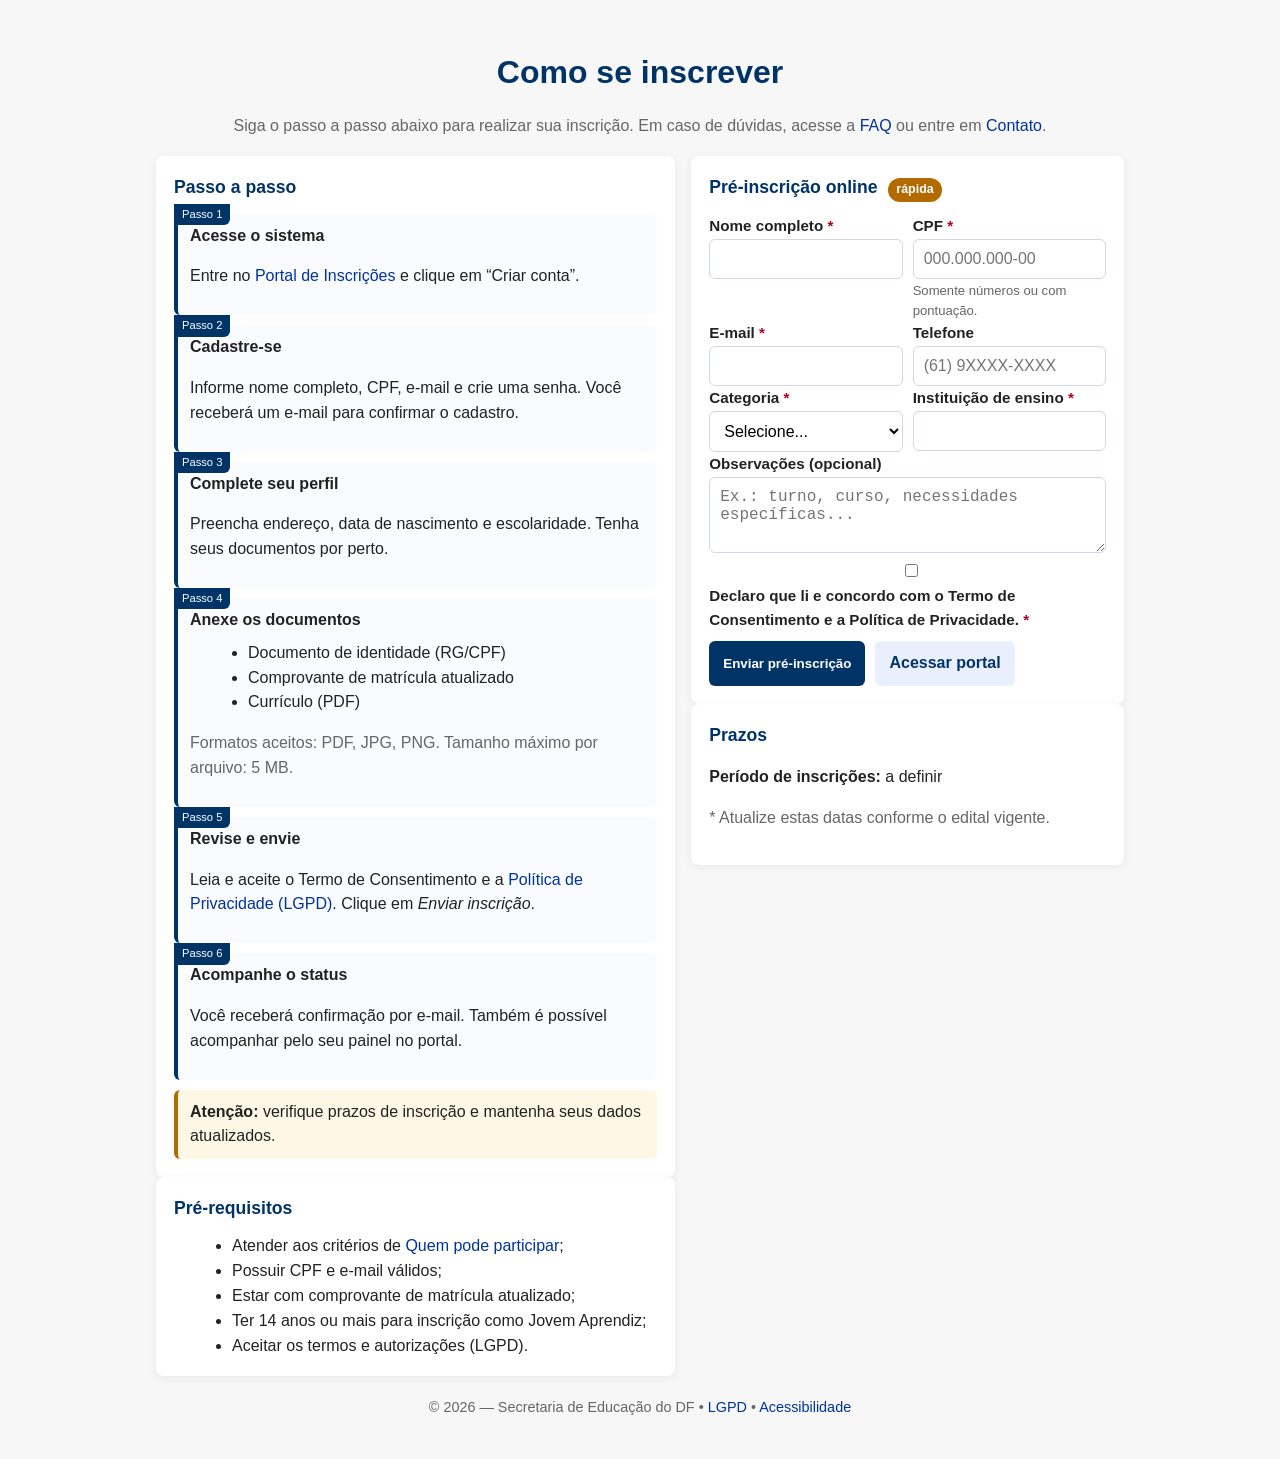
==== como-se-inscrever.html @ 4bc9d54f "Add files via upload Avancando o subsite de como se inscrever" ====
<!DOCTYPE html>
<html lang="pt-BR">
<head>
  <meta charset="UTF-8" />
  <meta name="viewport" content="width=device-width, initial-scale=1" />
  <title>Como se inscrever</title>
  <style>
    :root{
      --prim:#003366;      /* azul institucional */
      --link:#003399;
      --bg:#f7f7f7;
      --card:#ffffff;
      --txt:#222;
      --muted:#666;
      --ok:#0a7f2e;
      --warn:#b36b00;
      --err:#b00020;
      --radius:8px;
    }
    *{box-sizing:border-box}
    body{
      margin:0;
      font-family: Arial, Helvetica, sans-serif;
      background:var(--bg);
      color:var(--txt);
      line-height:1.55;
    }
    .container{
      max-width:1000px;
      margin:24px auto;
      padding:16px;
    }
    h1{
      text-align:center;
      color:var(--prim);
      margin:8px 0 16px;
      font-size:clamp(1.6rem, 2.5vw, 2rem);
    }
    .intro{
      text-align:center;
      color:var(--muted);
      margin-bottom:18px;
    }
    .grid{
      display:grid;
      grid-template-columns:1fr;
      gap:16px;
    }
    @media (min-width: 840px){
      .grid{
        grid-template-columns: 1.2fr 1fr;
      }
    }
    .card{
      background:var(--card);
      border-radius:var(--radius);
      box-shadow:0 2px 10px rgba(0,0,0,.06);
      padding:18px;
    }
    .card h2{
      margin:0 0 12px;
      color:var(--prim);
      font-size:1.1rem;
    }
    .steps{
      counter-reset: passo;
      display:grid;
      gap:10px;
    }
    .step{
      border-left:4px solid var(--prim);
      background:#f9fbff;
      padding:10px 12px;
      border-radius:6px;
      position:relative;
    }
    .step::before{
      counter-increment: passo;
      content: "Passo " counter(passo);
      position:absolute;
      top:-10px; left:-4px;
      background:var(--prim);
      color:#fff;
      font-size:.7rem;
      padding:2px 8px;
      border-radius:0 0 6px 0;
    }
    .list{
      margin:8px 0 0 18px;
    }
    a{
      color:var(--link);
      text-decoration:none;
    }
    a:hover{text-decoration:underline}
    .badge{
      display:inline-block;
      font-size:.78rem;
      color:#fff;
      background:var(--warn);
      padding:2px 8px;
      border-radius:999px;
      margin-left:6px;
    }
    .muted{color:var(--muted)}
    .actions{
      display:flex; flex-wrap:wrap; gap:10px; margin-top:10px;
    }
    .btn{
      appearance:none; border:0; cursor:pointer;
      background:var(--prim); color:#fff; padding:10px 14px;
      border-radius:6px; font-weight:bold;
    }
    .btn.sec{ background:#e9efff; color:var(--prim) }
    .alert{
      background:#fff7e6; border-left:4px solid var(--warn);
      padding:10px 12px; border-radius:6px; margin-top:10px;
    }
    form .row{display:grid; gap:10px; grid-template-columns:1fr}
    @media (min-width:520px){
      form .row.two{ grid-template-columns:1fr 1fr; }
    }
    label{font-weight:bold; font-size:.95rem}
    input, select, textarea{
      width:100%; padding:10px; border:1px solid #cfd6e4;
      border-radius:6px; font-size:1rem; background:#fff;
    }
    .help{font-size:.82rem; color:var(--muted); margin-top:2px}
    .required::after{content:" *"; color:var(--err)}
    .error{color:var(--err); font-size:.85rem; margin-top:6px; display:none}
    .ok{color:var(--ok); font-size:.9rem; display:none}
    footer{
      text-align:center; color:var(--muted); font-size:.9rem; margin-top:20px;
    }
  </style>
</head>
<body>
  <main class="container" role="main">
    <h1>Como se inscrever</h1>
    <p class="intro">Siga o passo a passo abaixo para realizar sua inscrição. Em caso de dúvidas, acesse a <a href="#">FAQ</a> ou entre em <a href="#">Contato</a>.</p>

    <section class="grid" aria-label="Conteúdo principal">
      <!-- Coluna esquerda: Passo a passo / Requisitos -->
      <div class="col">
        <article class="card" aria-labelledby="titulo-passo">
          <h2 id="titulo-passo">Passo a passo</h2>
          <div class="steps">
            <div class="step">
              <strong>Acesse o sistema</strong>
              <p>Entre no <a href="#">Portal de Inscrições</a> e clique em “Criar conta”.</p>
            </div>
            <div class="step">
              <strong>Cadastre-se</strong>
              <p>Informe nome completo, CPF, e‑mail e crie uma senha. Você receberá um e‑mail para confirmar o cadastro.</p>
            </div>
            <div class="step">
              <strong>Complete seu perfil</strong>
              <p>Preencha endereço, data de nascimento e escolaridade. Tenha seus documentos por perto.</p>
            </div>
            <div class="step">
              <strong>Anexe os documentos</strong>
              <ul class="list">
                <li>Documento de identidade (RG/CPF)</li>
                <li>Comprovante de matrícula atualizado</li>
                <li>Currículo (PDF)</li>
              </ul>
              <p class="muted">Formatos aceitos: PDF, JPG, PNG. Tamanho máximo por arquivo: 5 MB.</p>
            </div>
            <div class="step">
              <strong>Revise e envie</strong>
              <p>Leia e aceite o Termo de Consentimento e a <a href="#">Política de Privacidade (LGPD)</a>. Clique em <em>Enviar inscrição</em>.</p>
            </div>
            <div class="step">
              <strong>Acompanhe o status</strong>
              <p>Você receberá confirmação por e‑mail. Também é possível acompanhar pelo seu painel no portal.</p>
            </div>
          </div>
          <div class="alert" role="note">
            <strong>Atenção:</strong> verifique prazos de inscrição e mantenha seus dados atualizados.
          </div>
        </article>

        <article class="card" aria-labelledby="titulo-requisitos">
          <h2 id="titulo-requisitos">Pré‑requisitos</h2>
          <ul class="list">
            <li>Atender aos critérios de <a href="#">Quem pode participar</a>;</li>
            <li>Possuir CPF e e‑mail válidos;</li>
            <li>Estar com comprovante de matrícula atualizado;</li>
            <li>Ter 14 anos ou mais para inscrição como Jovem Aprendiz;</li>
            <li>Aceitar os termos e autorizações (LGPD).</li>
          </ul>
        </article>
      </div>

      <!-- Coluna direita: Formulário de interesse -->
      <aside class="col">
        <section class="card" aria-labelledby="titulo-form">
          <h2 id="titulo-form">Pré-inscrição online <span class="badge">rápida</span></h2>
          <form id="formInscricao" novalidate>
            <div class="row two">
              <div>
                <label for="nome" class="required">Nome completo</label>
                <input type="text" id="nome" name="nome" autocomplete="name" required />
              </div>
              <div>
                <label for="cpf" class="required">CPF</label>
                <input type="text" id="cpf" name="cpf" inputmode="numeric" placeholder="000.000.000-00" required />
                <div class="help">Somente números ou com pontuação.</div>
              </div>
            </div>

            <div class="row two">
              <div>
                <label for="email" class="required">E-mail</label>
                <input type="email" id="email" name="email" autocomplete="email" required />
              </div>
              <div>
                <label for="telefone">Telefone</label>
                <input type="tel" id="telefone" name="telefone" placeholder="(61) 9XXXX-XXXX" autocomplete="tel" />
              </div>
            </div>

            <div class="row two">
              <div>
                <label for="categoria" class="required">Categoria</label>
                <select id="categoria" name="categoria" required>
                  <option value="">Selecione...</option>
                  <option>Estudante de graduação</option>
                  <option>Estudante de ensino médio</option>
                  <option>Jovem aprendiz</option>
                </select>
              </div>
              <div>
                <label for="instituicao" class="required">Instituição de ensino</label>
                <input type="text" id="instituicao" name="instituicao" required />
              </div>
            </div>

            <div class="row">
              <div>
                <label for="obs">Observações (opcional)</label>
                <textarea id="obs" name="obs" rows="3" placeholder="Ex.: turno, curso, necessidades específicas..."></textarea>
              </div>
            </div>

            <div class="row">
              <label class="required">
                <input type="checkbox" id="termo" required />
                Declaro que li e concordo com o Termo de Consentimento e a Política de Privacidade.
              </label>
            </div>

            <div class="error" id="erroForm">Por favor, preencha os campos obrigatórios corretamente.</div>
            <div class="ok" id="okForm">Pré-inscrição enviada com sucesso! Verifique seu e-mail.</div>

            <div class="actions">
              <button type="submit" class="btn">Enviar pré-inscrição</button>
              <a class="btn sec" href="#">Acessar portal</a>
            </div>
          </form>
        </section>

        <section class="card" aria-labelledby="titulo-prazos">
          <h2 id="titulo-prazos">Prazos</h2>
          <p><strong>Período de inscrições:</strong> a definir</p>
          <p class="muted">* Atualize estas datas conforme o edital vigente.</p>
        </section>
      </aside>
    </section>

    <footer>
      © 2026 — Secretaria de Educação do DF • <a href="#">LGPD</a> • <a href="#">Acessibilidade</a>
    </footer>
  </main>

  <script>
    // Validação leve do formulário (sem bibliotecas)
    (function(){
      const f = document.getElementById('formInscricao');
      const erro = document.getElementById('erroForm');
      const ok = document.getElementById('okForm');

      function limpa(str){ return (str||"").replace(/[^\d]/g,''); }

      function validaCPF(cpf){
        cpf = limpa(cpf);
        if(!cpf || cpf.length !== 11 || /^(\d)\1+$/.test(cpf)) return false;
        let soma = 0, resto;
        for(let i=1;i<=9;i++) soma += parseInt(cpf.substring(i-1,i))*(11-i);
        resto = (soma*10)%11; if(resto===10||resto===11) resto=0;
        if(resto !== parseInt(cpf.substring(9,10))) return false;
        soma=0;
        for(let i=1;i<=10;i++) soma += parseInt(cpf.substring(i-1,i))*(12-i);
        resto = (soma*10)%11; if(resto===10||resto===11) resto=0;
        return resto === parseInt(cpf.substring(10,11));
      }

      f.addEventListener('submit', function(e){
        e.preventDefault();
        erro.style.display='none';
        ok.style.display='none';

        const nome = f.nome.value.trim();
        const cpf = f.cpf.value.trim();
        const email = f.email.value.trim();
        const categoria = f.categoria.value;
        const instituicao = f.instituicao.value.trim();
        const termo = f.termo.checked;

        let valido = true;
        if(!nome || !email || !categoria || !instituicao || !termo) valido = false;
        if(!valido || !validaCPF(cpf)){
          erro.style.display='block';
          return;
        }

        // Aqui você pode integrar com seu backend via fetch()
        ok.style.display='block';
        f.reset();
      });
    })();
  </script>
</body>
</html>
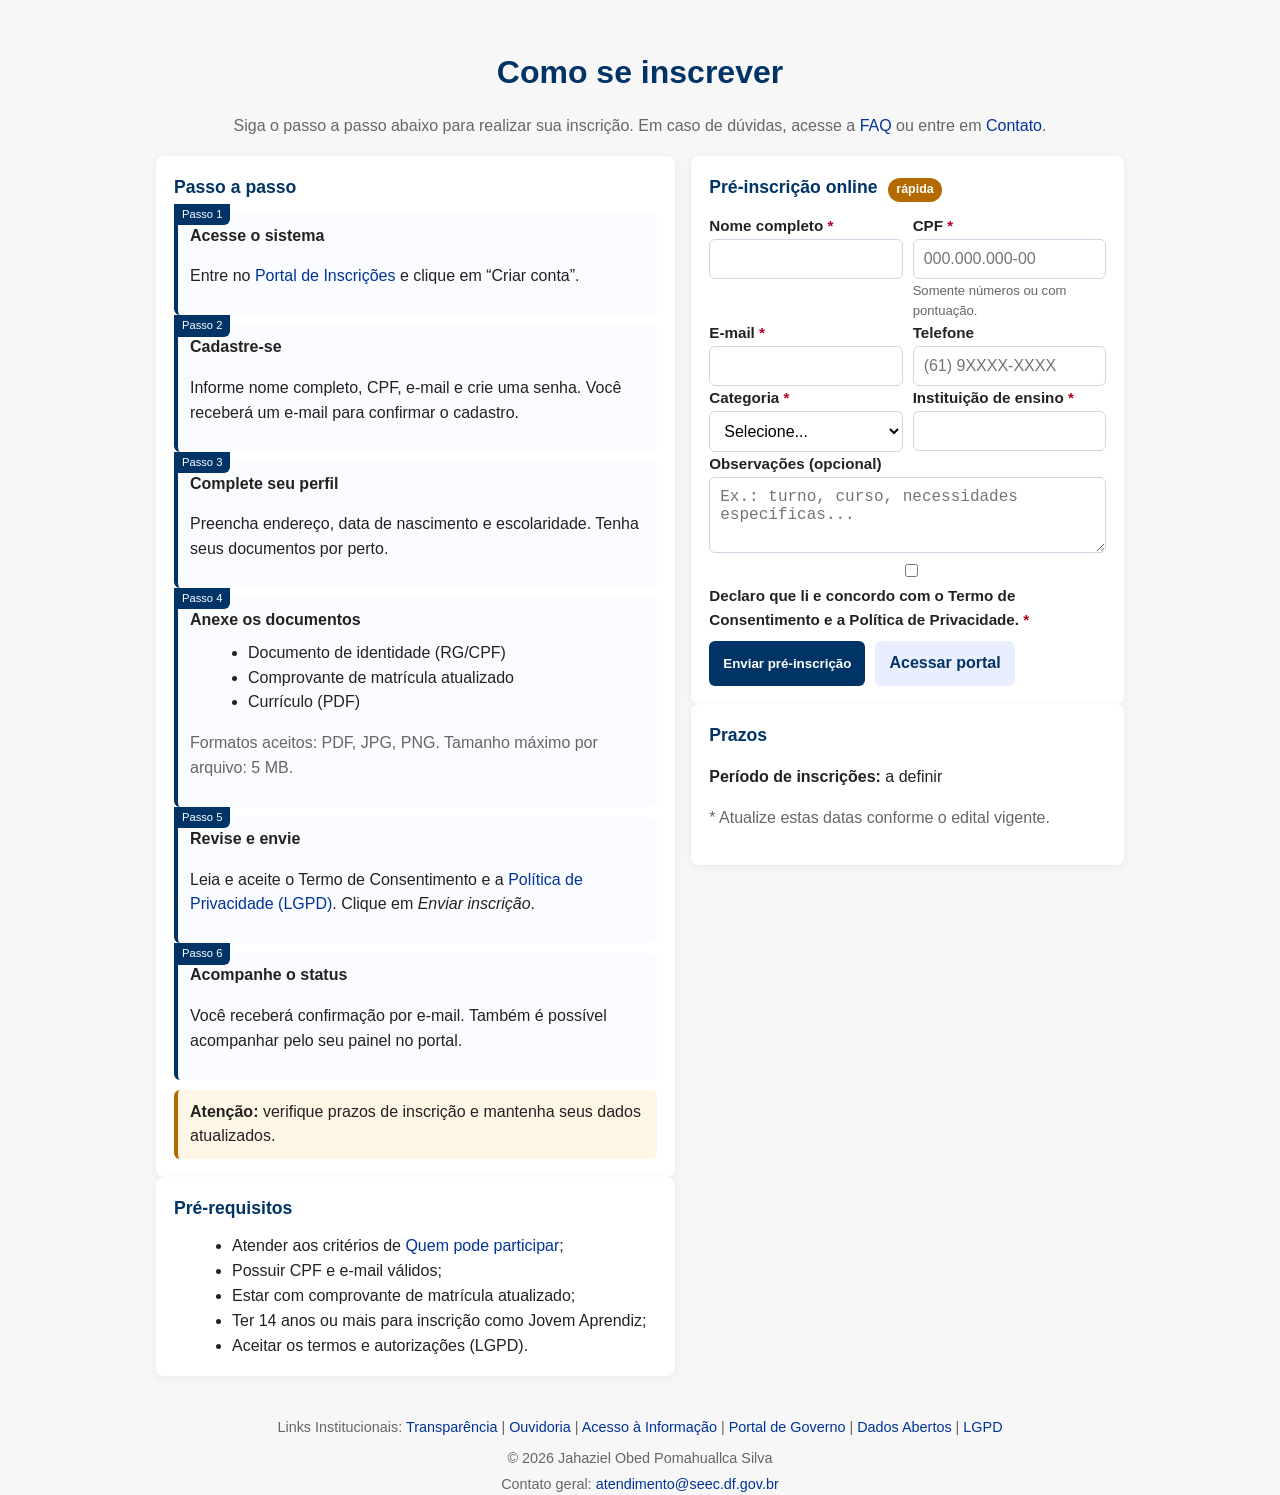
==== commit 270ecfcb: "Add files via upload Continuando a melhora dos códigos." ====
--- a/como-se-inscrever.html
+++ b/como-se-inscrever.html
@@ -1,324 +1,332 @@
-<!DOCTYPE html>
-<html lang="pt-BR">
-<head>
-  <meta charset="UTF-8" />
-  <meta name="viewport" content="width=device-width, initial-scale=1" />
-  <title>Como se inscrever</title>
-  <style>
-    :root{
-      --prim:#003366;      /* azul institucional */
-      --link:#003399;
-      --bg:#f7f7f7;
-      --card:#ffffff;
-      --txt:#222;
-      --muted:#666;
-      --ok:#0a7f2e;
-      --warn:#b36b00;
-      --err:#b00020;
-      --radius:8px;
-    }
-    *{box-sizing:border-box}
-    body{
-      margin:0;
-      font-family: Arial, Helvetica, sans-serif;
-      background:var(--bg);
-      color:var(--txt);
-      line-height:1.55;
-    }
-    .container{
-      max-width:1000px;
-      margin:24px auto;
-      padding:16px;
-    }
-    h1{
-      text-align:center;
-      color:var(--prim);
-      margin:8px 0 16px;
-      font-size:clamp(1.6rem, 2.5vw, 2rem);
-    }
-    .intro{
-      text-align:center;
-      color:var(--muted);
-      margin-bottom:18px;
-    }
-    .grid{
-      display:grid;
-      grid-template-columns:1fr;
-      gap:16px;
-    }
-    @media (min-width: 840px){
-      .grid{
-        grid-template-columns: 1.2fr 1fr;
-      }
-    }
-    .card{
-      background:var(--card);
-      border-radius:var(--radius);
-      box-shadow:0 2px 10px rgba(0,0,0,.06);
-      padding:18px;
-    }
-    .card h2{
-      margin:0 0 12px;
-      color:var(--prim);
-      font-size:1.1rem;
-    }
-    .steps{
-      counter-reset: passo;
-      display:grid;
-      gap:10px;
-    }
-    .step{
-      border-left:4px solid var(--prim);
-      background:#f9fbff;
-      padding:10px 12px;
-      border-radius:6px;
-      position:relative;
-    }
-    .step::before{
-      counter-increment: passo;
-      content: "Passo " counter(passo);
-      position:absolute;
-      top:-10px; left:-4px;
-      background:var(--prim);
-      color:#fff;
-      font-size:.7rem;
-      padding:2px 8px;
-      border-radius:0 0 6px 0;
-    }
-    .list{
-      margin:8px 0 0 18px;
-    }
-    a{
-      color:var(--link);
-      text-decoration:none;
-    }
-    a:hover{text-decoration:underline}
-    .badge{
-      display:inline-block;
-      font-size:.78rem;
-      color:#fff;
-      background:var(--warn);
-      padding:2px 8px;
-      border-radius:999px;
-      margin-left:6px;
-    }
-    .muted{color:var(--muted)}
-    .actions{
-      display:flex; flex-wrap:wrap; gap:10px; margin-top:10px;
-    }
-    .btn{
-      appearance:none; border:0; cursor:pointer;
-      background:var(--prim); color:#fff; padding:10px 14px;
-      border-radius:6px; font-weight:bold;
-    }
-    .btn.sec{ background:#e9efff; color:var(--prim) }
-    .alert{
-      background:#fff7e6; border-left:4px solid var(--warn);
-      padding:10px 12px; border-radius:6px; margin-top:10px;
-    }
-    form .row{display:grid; gap:10px; grid-template-columns:1fr}
-    @media (min-width:520px){
-      form .row.two{ grid-template-columns:1fr 1fr; }
-    }
-    label{font-weight:bold; font-size:.95rem}
-    input, select, textarea{
-      width:100%; padding:10px; border:1px solid #cfd6e4;
-      border-radius:6px; font-size:1rem; background:#fff;
-    }
-    .help{font-size:.82rem; color:var(--muted); margin-top:2px}
-    .required::after{content:" *"; color:var(--err)}
-    .error{color:var(--err); font-size:.85rem; margin-top:6px; display:none}
-    .ok{color:var(--ok); font-size:.9rem; display:none}
-    footer{
-      text-align:center; color:var(--muted); font-size:.9rem; margin-top:20px;
-    }
-  </style>
-</head>
-<body>
-  <main class="container" role="main">
-    <h1>Como se inscrever</h1>
-    <p class="intro">Siga o passo a passo abaixo para realizar sua inscrição. Em caso de dúvidas, acesse a <a href="#">FAQ</a> ou entre em <a href="#">Contato</a>.</p>
-
-    <section class="grid" aria-label="Conteúdo principal">
-      <!-- Coluna esquerda: Passo a passo / Requisitos -->
-      <div class="col">
-        <article class="card" aria-labelledby="titulo-passo">
-          <h2 id="titulo-passo">Passo a passo</h2>
-          <div class="steps">
-            <div class="step">
-              <strong>Acesse o sistema</strong>
-              <p>Entre no <a href="#">Portal de Inscrições</a> e clique em “Criar conta”.</p>
-            </div>
-            <div class="step">
-              <strong>Cadastre-se</strong>
-              <p>Informe nome completo, CPF, e‑mail e crie uma senha. Você receberá um e‑mail para confirmar o cadastro.</p>
-            </div>
-            <div class="step">
-              <strong>Complete seu perfil</strong>
-              <p>Preencha endereço, data de nascimento e escolaridade. Tenha seus documentos por perto.</p>
-            </div>
-            <div class="step">
-              <strong>Anexe os documentos</strong>
-              <ul class="list">
-                <li>Documento de identidade (RG/CPF)</li>
-                <li>Comprovante de matrícula atualizado</li>
-                <li>Currículo (PDF)</li>
-              </ul>
-              <p class="muted">Formatos aceitos: PDF, JPG, PNG. Tamanho máximo por arquivo: 5 MB.</p>
-            </div>
-            <div class="step">
-              <strong>Revise e envie</strong>
-              <p>Leia e aceite o Termo de Consentimento e a <a href="#">Política de Privacidade (LGPD)</a>. Clique em <em>Enviar inscrição</em>.</p>
-            </div>
-            <div class="step">
-              <strong>Acompanhe o status</strong>
-              <p>Você receberá confirmação por e‑mail. Também é possível acompanhar pelo seu painel no portal.</p>
-            </div>
-          </div>
-          <div class="alert" role="note">
-            <strong>Atenção:</strong> verifique prazos de inscrição e mantenha seus dados atualizados.
-          </div>
-        </article>
-
-        <article class="card" aria-labelledby="titulo-requisitos">
-          <h2 id="titulo-requisitos">Pré‑requisitos</h2>
-          <ul class="list">
-            <li>Atender aos critérios de <a href="#">Quem pode participar</a>;</li>
-            <li>Possuir CPF e e‑mail válidos;</li>
-            <li>Estar com comprovante de matrícula atualizado;</li>
-            <li>Ter 14 anos ou mais para inscrição como Jovem Aprendiz;</li>
-            <li>Aceitar os termos e autorizações (LGPD).</li>
-          </ul>
-        </article>
-      </div>
-
-      <!-- Coluna direita: Formulário de interesse -->
-      <aside class="col">
-        <section class="card" aria-labelledby="titulo-form">
-          <h2 id="titulo-form">Pré-inscrição online <span class="badge">rápida</span></h2>
-          <form id="formInscricao" novalidate>
-            <div class="row two">
-              <div>
-                <label for="nome" class="required">Nome completo</label>
-                <input type="text" id="nome" name="nome" autocomplete="name" required />
-              </div>
-              <div>
-                <label for="cpf" class="required">CPF</label>
-                <input type="text" id="cpf" name="cpf" inputmode="numeric" placeholder="000.000.000-00" required />
-                <div class="help">Somente números ou com pontuação.</div>
-              </div>
-            </div>
-
-            <div class="row two">
-              <div>
-                <label for="email" class="required">E-mail</label>
-                <input type="email" id="email" name="email" autocomplete="email" required />
-              </div>
-              <div>
-                <label for="telefone">Telefone</label>
-                <input type="tel" id="telefone" name="telefone" placeholder="(61) 9XXXX-XXXX" autocomplete="tel" />
-              </div>
-            </div>
-
-            <div class="row two">
-              <div>
-                <label for="categoria" class="required">Categoria</label>
-                <select id="categoria" name="categoria" required>
-                  <option value="">Selecione...</option>
-                  <option>Estudante de graduação</option>
-                  <option>Estudante de ensino médio</option>
-                  <option>Jovem aprendiz</option>
-                </select>
-              </div>
-              <div>
-                <label for="instituicao" class="required">Instituição de ensino</label>
-                <input type="text" id="instituicao" name="instituicao" required />
-              </div>
-            </div>
-
-            <div class="row">
-              <div>
-                <label for="obs">Observações (opcional)</label>
-                <textarea id="obs" name="obs" rows="3" placeholder="Ex.: turno, curso, necessidades específicas..."></textarea>
-              </div>
-            </div>
-
-            <div class="row">
-              <label class="required">
-                <input type="checkbox" id="termo" required />
-                Declaro que li e concordo com o Termo de Consentimento e a Política de Privacidade.
-              </label>
-            </div>
-
-            <div class="error" id="erroForm">Por favor, preencha os campos obrigatórios corretamente.</div>
-            <div class="ok" id="okForm">Pré-inscrição enviada com sucesso! Verifique seu e-mail.</div>
-
-            <div class="actions">
-              <button type="submit" class="btn">Enviar pré-inscrição</button>
-              <a class="btn sec" href="#">Acessar portal</a>
-            </div>
-          </form>
-        </section>
-
-        <section class="card" aria-labelledby="titulo-prazos">
-          <h2 id="titulo-prazos">Prazos</h2>
-          <p><strong>Período de inscrições:</strong> a definir</p>
-          <p class="muted">* Atualize estas datas conforme o edital vigente.</p>
-        </section>
-      </aside>
-    </section>
-
-    <footer>
-      © 2026 — Secretaria de Educação do DF • <a href="#">LGPD</a> • <a href="#">Acessibilidade</a>
-    </footer>
-  </main>
-
-  <script>
-    // Validação leve do formulário (sem bibliotecas)
-    (function(){
-      const f = document.getElementById('formInscricao');
-      const erro = document.getElementById('erroForm');
-      const ok = document.getElementById('okForm');
-
-      function limpa(str){ return (str||"").replace(/[^\d]/g,''); }
-
-      function validaCPF(cpf){
-        cpf = limpa(cpf);
-        if(!cpf || cpf.length !== 11 || /^(\d)\1+$/.test(cpf)) return false;
-        let soma = 0, resto;
-        for(let i=1;i<=9;i++) soma += parseInt(cpf.substring(i-1,i))*(11-i);
-        resto = (soma*10)%11; if(resto===10||resto===11) resto=0;
-        if(resto !== parseInt(cpf.substring(9,10))) return false;
-        soma=0;
-        for(let i=1;i<=10;i++) soma += parseInt(cpf.substring(i-1,i))*(12-i);
-        resto = (soma*10)%11; if(resto===10||resto===11) resto=0;
-        return resto === parseInt(cpf.substring(10,11));
-      }
-
-      f.addEventListener('submit', function(e){
-        e.preventDefault();
-        erro.style.display='none';
-        ok.style.display='none';
-
-        const nome = f.nome.value.trim();
-        const cpf = f.cpf.value.trim();
-        const email = f.email.value.trim();
-        const categoria = f.categoria.value;
-        const instituicao = f.instituicao.value.trim();
-        const termo = f.termo.checked;
-
-        let valido = true;
-        if(!nome || !email || !categoria || !instituicao || !termo) valido = false;
-        if(!valido || !validaCPF(cpf)){
-          erro.style.display='block';
-          return;
-        }
-
-        // Aqui você pode integrar com seu backend via fetch()
-        ok.style.display='block';
-        f.reset();
-      });
-    })();
-  </script>
-</body>
+<!DOCTYPE html>
+<html lang="pt-BR">
+<head>
+  <meta charset="UTF-8" />
+  <meta name="viewport" content="width=device-width, initial-scale=1" />
+  <title>Como se inscrever</title>
+  <style>
+    :root{
+      --prim:#003366;      /* azul institucional */
+      --link:#003399;
+      --bg:#f7f7f7;
+      --card:#ffffff;
+      --txt:#222;
+      --muted:#666;
+      --ok:#0a7f2e;
+      --warn:#b36b00;
+      --err:#b00020;
+      --radius:8px;
+    }
+    *{box-sizing:border-box}
+    body{
+      margin:0;
+      font-family: Arial, Helvetica, sans-serif;
+      background:var(--bg);
+      color:var(--txt);
+      line-height:1.55;
+    }
+    .container{
+      max-width:1000px;
+      margin:24px auto;
+      padding:16px;
+    }
+    h1{
+      text-align:center;
+      color:var(--prim);
+      margin:8px 0 16px;
+      font-size:clamp(1.6rem, 2.5vw, 2rem);
+    }
+    .intro{
+      text-align:center;
+      color:var(--muted);
+      margin-bottom:18px;
+    }
+    .grid{
+      display:grid;
+      grid-template-columns:1fr;
+      gap:16px;
+    }
+    @media (min-width: 840px){
+      .grid{
+        grid-template-columns: 1.2fr 1fr;
+      }
+    }
+    .card{
+      background:var(--card);
+      border-radius:var(--radius);
+      box-shadow:0 2px 10px rgba(0,0,0,.06);
+      padding:18px;
+    }
+    .card h2{
+      margin:0 0 12px;
+      color:var(--prim);
+      font-size:1.1rem;
+    }
+    .steps{
+      counter-reset: passo;
+      display:grid;
+      gap:10px;
+    }
+    .step{
+      border-left:4px solid var(--prim);
+      background:#f9fbff;
+      padding:10px 12px;
+      border-radius:6px;
+      position:relative;
+    }
+    .step::before{
+      counter-increment: passo;
+      content: "Passo " counter(passo);
+      position:absolute;
+      top:-10px; left:-4px;
+      background:var(--prim);
+      color:#fff;
+      font-size:.7rem;
+      padding:2px 8px;
+      border-radius:0 0 6px 0;
+    }
+    .list{
+      margin:8px 0 0 18px;
+    }
+    a{
+      color:var(--link);
+      text-decoration:none;
+    }
+    a:hover{text-decoration:underline}
+    .badge{
+      display:inline-block;
+      font-size:.78rem;
+      color:#fff;
+      background:var(--warn);
+      padding:2px 8px;
+      border-radius:999px;
+      margin-left:6px;
+    }
+    .muted{color:var(--muted)}
+    .actions{
+      display:flex; flex-wrap:wrap; gap:10px; margin-top:10px;
+    }
+    .btn{
+      appearance:none; border:0; cursor:pointer;
+      background:var(--prim); color:#fff; padding:10px 14px;
+      border-radius:6px; font-weight:bold;
+    }
+    .btn.sec{ background:#e9efff; color:var(--prim) }
+    .alert{
+      background:#fff7e6; border-left:4px solid var(--warn);
+      padding:10px 12px; border-radius:6px; margin-top:10px;
+    }
+    form .row{display:grid; gap:10px; grid-template-columns:1fr}
+    @media (min-width:520px){
+      form .row.two{ grid-template-columns:1fr 1fr; }
+    }
+    label{font-weight:bold; font-size:.95rem}
+    input, select, textarea{
+      width:100%; padding:10px; border:1px solid #cfd6e4;
+      border-radius:6px; font-size:1rem; background:#fff;
+    }
+    .help{font-size:.82rem; color:var(--muted); margin-top:2px}
+    .required::after{content:" *"; color:var(--err)}
+    .error{color:var(--err); font-size:.85rem; margin-top:6px; display:none}
+    .ok{color:var(--ok); font-size:.9rem; display:none}
+    footer{
+      text-align:center; color:var(--muted); font-size:.9rem; margin-top:20px;
+    }
+  </style>
+</head>
+<body>
+  <main class="container" role="main">
+    <h1>Como se inscrever</h1>
+    <p class="intro">Siga o passo a passo abaixo para realizar sua inscrição. Em caso de dúvidas, acesse a <a href="#">FAQ</a> ou entre em <a href="#">Contato</a>.</p>
+
+    <section class="grid" aria-label="Conteúdo principal">
+      <!-- Coluna esquerda: Passo a passo / Requisitos -->
+      <div class="col">
+        <article class="card" aria-labelledby="titulo-passo">
+          <h2 id="titulo-passo">Passo a passo</h2>
+          <div class="steps">
+            <div class="step">
+              <strong>Acesse o sistema</strong>
+              <p>Entre no <a href="#">Portal de Inscrições</a> e clique em “Criar conta”.</p>
+            </div>
+            <div class="step">
+              <strong>Cadastre-se</strong>
+              <p>Informe nome completo, CPF, e‑mail e crie uma senha. Você receberá um e‑mail para confirmar o cadastro.</p>
+            </div>
+            <div class="step">
+              <strong>Complete seu perfil</strong>
+              <p>Preencha endereço, data de nascimento e escolaridade. Tenha seus documentos por perto.</p>
+            </div>
+            <div class="step">
+              <strong>Anexe os documentos</strong>
+              <ul class="list">
+                <li>Documento de identidade (RG/CPF)</li>
+                <li>Comprovante de matrícula atualizado</li>
+                <li>Currículo (PDF)</li>
+              </ul>
+              <p class="muted">Formatos aceitos: PDF, JPG, PNG. Tamanho máximo por arquivo: 5 MB.</p>
+            </div>
+            <div class="step">
+              <strong>Revise e envie</strong>
+              <p>Leia e aceite o Termo de Consentimento e a <a href="#">Política de Privacidade (LGPD)</a>. Clique em <em>Enviar inscrição</em>.</p>
+            </div>
+            <div class="step">
+              <strong>Acompanhe o status</strong>
+              <p>Você receberá confirmação por e‑mail. Também é possível acompanhar pelo seu painel no portal.</p>
+            </div>
+          </div>
+          <div class="alert" role="note">
+            <strong>Atenção:</strong> verifique prazos de inscrição e mantenha seus dados atualizados.
+          </div>
+        </article>
+
+        <article class="card" aria-labelledby="titulo-requisitos">
+          <h2 id="titulo-requisitos">Pré‑requisitos</h2>
+          <ul class="list">
+            <li>Atender aos critérios de <a href="#">Quem pode participar</a>;</li>
+            <li>Possuir CPF e e‑mail válidos;</li>
+            <li>Estar com comprovante de matrícula atualizado;</li>
+            <li>Ter 14 anos ou mais para inscrição como Jovem Aprendiz;</li>
+            <li>Aceitar os termos e autorizações (LGPD).</li>
+          </ul>
+        </article>
+      </div>
+
+      <!-- Coluna direita: Formulário de interesse -->
+      <aside class="col">
+        <section class="card" aria-labelledby="titulo-form">
+          <h2 id="titulo-form">Pré-inscrição online <span class="badge">rápida</span></h2>
+          <form id="formInscricao" novalidate>
+            <div class="row two">
+              <div>
+                <label for="nome" class="required">Nome completo</label>
+                <input type="text" id="nome" name="nome" autocomplete="name" required />
+              </div>
+              <div>
+                <label for="cpf" class="required">CPF</label>
+                <input type="text" id="cpf" name="cpf" inputmode="numeric" placeholder="000.000.000-00" required />
+                <div class="help">Somente números ou com pontuação.</div>
+              </div>
+            </div>
+
+            <div class="row two">
+              <div>
+                <label for="email" class="required">E-mail</label>
+                <input type="email" id="email" name="email" autocomplete="email" required />
+              </div>
+              <div>
+                <label for="telefone">Telefone</label>
+                <input type="tel" id="telefone" name="telefone" placeholder="(61) 9XXXX-XXXX" autocomplete="tel" />
+              </div>
+            </div>
+
+            <div class="row two">
+              <div>
+                <label for="categoria" class="required">Categoria</label>
+                <select id="categoria" name="categoria" required>
+                  <option value="">Selecione...</option>
+                  <option>Estudante de graduação</option>
+                  <option>Estudante de ensino médio</option>
+                  <option>Jovem aprendiz</option>
+                </select>
+              </div>
+              <div>
+                <label for="instituicao" class="required">Instituição de ensino</label>
+                <input type="text" id="instituicao" name="instituicao" required />
+              </div>
+            </div>
+
+            <div class="row">
+              <div>
+                <label for="obs">Observações (opcional)</label>
+                <textarea id="obs" name="obs" rows="3" placeholder="Ex.: turno, curso, necessidades específicas..."></textarea>
+              </div>
+            </div>
+
+            <div class="row">
+              <label class="required">
+                <input type="checkbox" id="termo" required />
+                Declaro que li e concordo com o Termo de Consentimento e a Política de Privacidade.
+              </label>
+            </div>
+
+            <div class="error" id="erroForm">Por favor, preencha os campos obrigatórios corretamente.</div>
+            <div class="ok" id="okForm">Pré-inscrição enviada com sucesso! Verifique seu e-mail.</div>
+
+            <div class="actions">
+              <button type="submit" class="btn">Enviar pré-inscrição</button>
+              <a class="btn sec" href="#">Acessar portal</a>
+            </div>
+          </form>
+        </section>
+
+        <section class="card" aria-labelledby="titulo-prazos">
+          <h2 id="titulo-prazos">Prazos</h2>
+          <p><strong>Período de inscrições:</strong> a definir</p>
+          <p class="muted">* Atualize estas datas conforme o edital vigente.</p>
+        </section>
+      </aside>
+    </section>
+  </main>
+  <script>
+    // Validação leve do formulário (sem bibliotecas)
+    (function(){
+      const f = document.getElementById('formInscricao');
+      const erro = document.getElementById('erroForm');
+      const ok = document.getElementById('okForm');
+
+      function limpa(str){ return (str||"").replace(/[^\d]/g,''); }
+
+      function validaCPF(cpf){
+        cpf = limpa(cpf);
+        if(!cpf || cpf.length !== 11 || /^(\d)\1+$/.test(cpf)) return false;
+        let soma = 0, resto;
+        for(let i=1;i<=9;i++) soma += parseInt(cpf.substring(i-1,i))*(11-i);
+        resto = (soma*10)%11; if(resto===10||resto===11) resto=0;
+        if(resto !== parseInt(cpf.substring(9,10))) return false;
+        soma=0;
+        for(let i=1;i<=10;i++) soma += parseInt(cpf.substring(i-1,i))*(12-i);
+        resto = (soma*10)%11; if(resto===10||resto===11) resto=0;
+        return resto === parseInt(cpf.substring(10,11));
+      }
+
+      f.addEventListener('submit', function(e){
+        e.preventDefault();
+        erro.style.display='none';
+        ok.style.display='none';
+
+        const nome = f.nome.value.trim();
+        const cpf = f.cpf.value.trim();
+        const email = f.email.value.trim();
+        const categoria = f.categoria.value;
+        const instituicao = f.instituicao.value.trim();
+        const termo = f.termo.checked;
+
+        let valido = true;
+        if(!nome || !email || !categoria || !instituicao || !termo) valido = false;
+        if(!valido || !validaCPF(cpf)){
+          erro.style.display='block';
+          return;
+        }
+
+        // Aqui você pode integrar com seu backend via fetch()
+        ok.style.display='block';
+        f.reset();
+      });
+    })();
+  </script>
+  <footer role="contentinfo">
+    <div class="links">
+        Links Institucionais:
+        <a href="#">Transparência</a> |
+        <a href="#">Ouvidoria</a> |
+        <a href="#">Acesso à Informação</a> |
+        <a href="#">Portal de Governo</a> |
+        <a href="#">Dados Abertos</a> |
+        <a href="#">LGPD</a>
+    </div>
+    <p style="margin:8px 0 0 0;">© 2026 Jahaziel Obed Pomahuallca Silva</p>
+    <p style="margin:4px 0 0 0;">Contato geral: <a href="mailto:atendimento@seec.df.gov.br">atendimento@seec.df.gov.br</a></p>
+</footer>
+</body>
 </html>
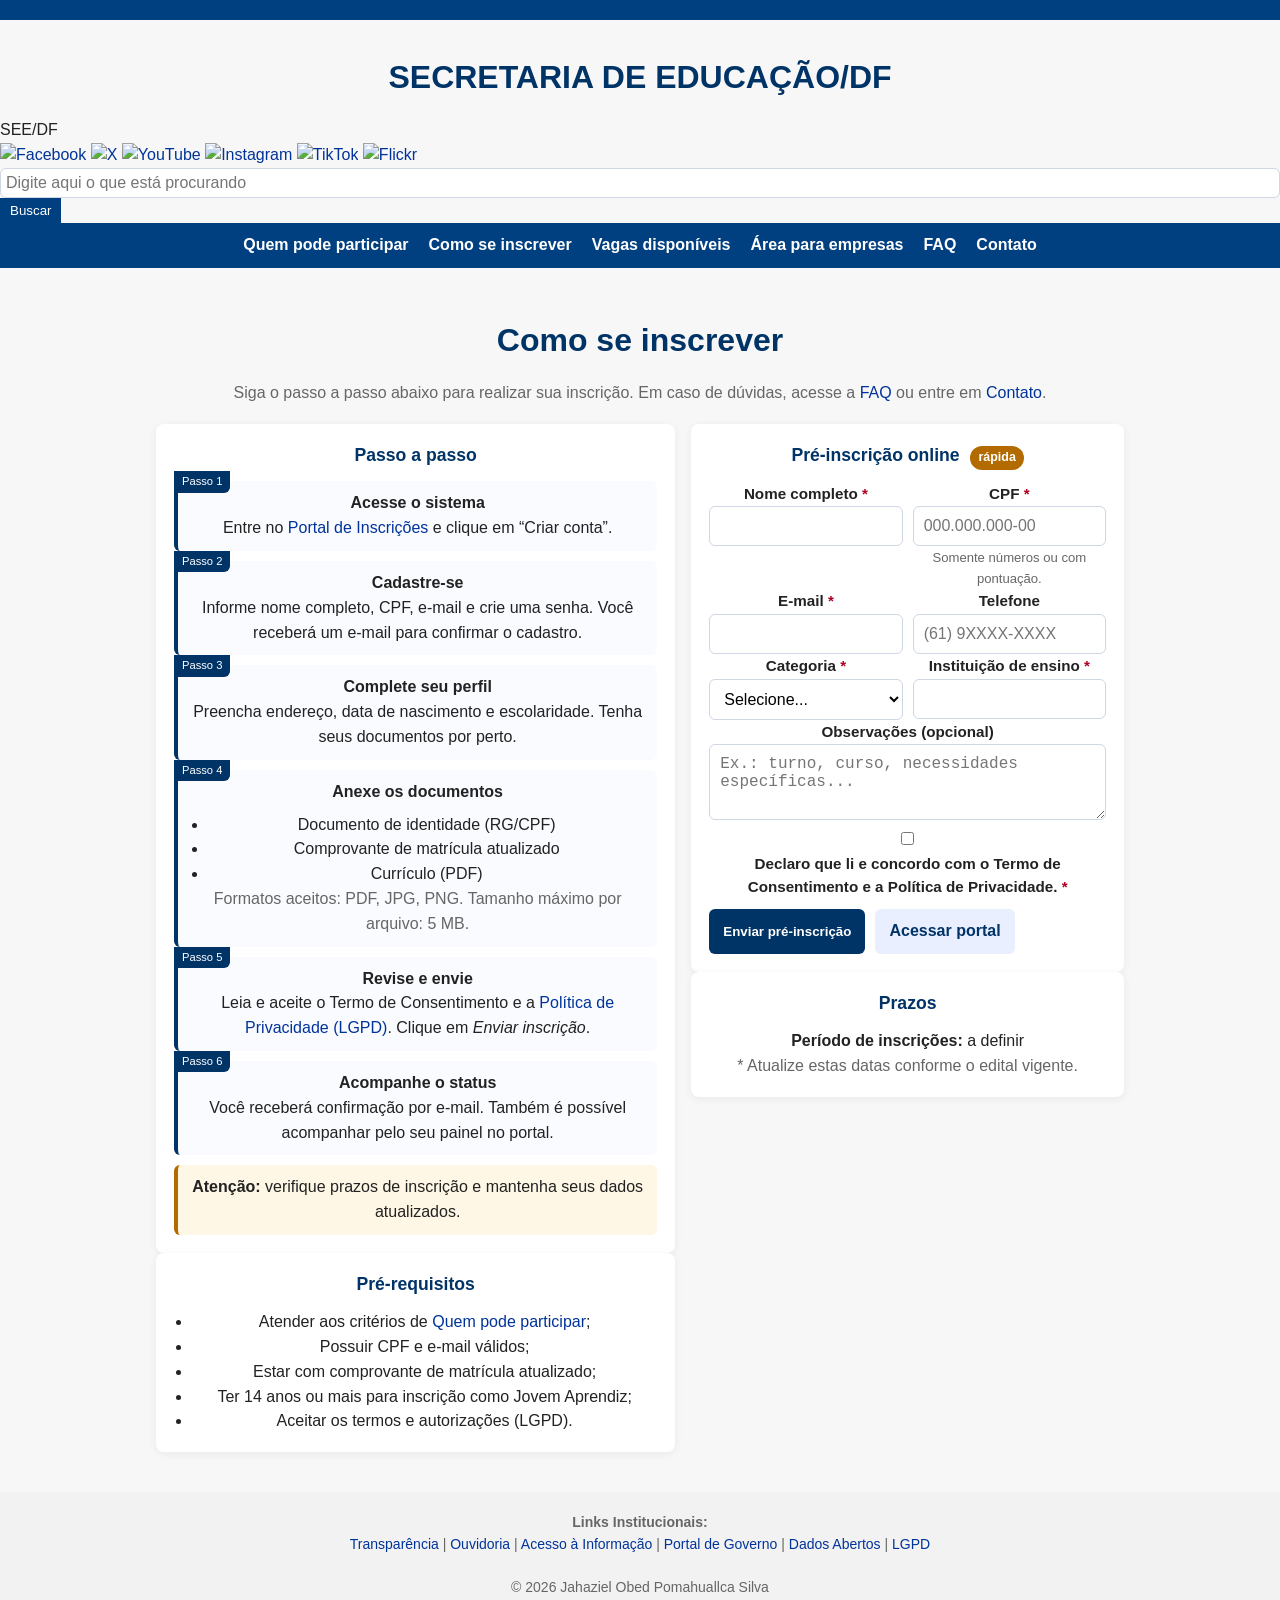
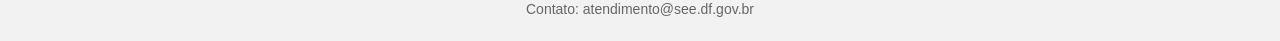
==== commit 7934a37c: "Add files via upload Carregando informação." ====
--- a/como-se-inscrever.html
+++ b/como-se-inscrever.html
@@ -4,6 +4,43 @@
   <meta charset="UTF-8" />
   <meta name="viewport" content="width=device-width, initial-scale=1" />
   <title>Como se inscrever</title>
+  <link rel="stylesheet" href="styles.css">
+  <body>
+    <!--Barra superior-->
+      <div class="top-bar"></div>
+  <!-- Cabeçalho principal -->
+  <header>
+    <div class="logo">
+      <title>imagens</title>
+      <img src="imagem/logo-gdf.png" alt=""> 
+      <class="title">
+          <h1>SECRETARIA DE EDUCAÇÃO/DF</h1>
+          <p>SEE/DF</p>
+      </div>
+      <div class="logo">
+          <a href="https://www.facebook.com/educadf/" target="_blank"><img src="imagem/logo-facebook.png" alt="Facebook">
+          <a href="https://x.com/educadf" target="_blank"><img src="imagem/logo-X.png" alt="X">
+          <a href="https://www.youtube.com/channel/UCbtXh3i-jkJ6vi-5nkzqukw" target="_blank"><img src="imagem/logo-youtube.png" alt="YouTube">
+          <a href="https://www.instagram.com/educadf/" target="_blank"><img src="imagem/logo-instagram.png" alt="Instagram">
+          <a href="https://www.tiktok.com/@educadf" target="_blank"><img src="imagem/logo-toktok.png" alt="TikTok">
+          <a href="https://www.flickr.com/photos/199955563@N07/albums/" target="_blank"><img src="imagem/logo-flickr.png" alt="Flickr"></a>
+      </div>
+      <div class="search">
+          <input type="text" placeholder="Digite aqui o que está procurando">
+          <button>Buscar</button>
+      </div>
+  </header>
+  <!--Menu principal-->
+  <nav class="main-menu">
+      <ul>
+          <li><a href="quem-pode-participar.html">Quem pode participar</a></li>
+          <li><a href="como-se-inscrever.html">Como se inscrever</a></li>
+          <li><a href="vagas.html">Vagas disponíveis</a></li>
+          <li><a href="empresas.html">Área para empresas</a></li>
+          <li><a href="faq.html">FAQ</a></li>
+          <li><a href="contato.html">Contato</a></li>
+      </ul>
+  </nav>    
   <style>
     :root{
       --prim:#003366;      /* azul institucional */
@@ -315,18 +352,21 @@
       });
     })();
   </script>
-  <footer role="contentinfo">
-    <div class="links">
-        Links Institucionais:
-        <a href="#">Transparência</a> |
-        <a href="#">Ouvidoria</a> |
-        <a href="#">Acesso à Informação</a> |
-        <a href="#">Portal de Governo</a> |
-        <a href="#">Dados Abertos</a> |
-        <a href="#">LGPD</a>
+  <!--Rodapé-->
+  <footer style="background-color:#f2f2f2; padding:20px; text-align:center; font-size:14px;">
+    <div>
+      <strong>Links Institucionais:</strong><br>
+      <a href="https://www.transparencia.df.gov.br" target="_blank">Transparência</a> |
+      <a href="https://www.ouvidoria.df.gov.br" target="_blank">Ouvidoria</a> |
+      <a href="https://www.acessoainformacao.gov.br" target="_blank">Acesso à Informação</a> |
+      <a href="https://www.portal.df.gov.br" target="_blank">Portal de Governo</a> |
+      <a href="https://www.dadosabertos.df.gov.br" target="_blank">Dados Abertos</a> |
+      <a href="https://www.lgpd.df.gov.br" target="_blank">LGPD</a>
     </div>
-    <p style="margin:8px 0 0 0;">© 2026 Jahaziel Obed Pomahuallca Silva</p>
-    <p style="margin:4px 0 0 0;">Contato geral: <a href="mailto:atendimento@seec.df.gov.br">atendimento@seec.df.gov.br</a></p>
+    <br>
+    <div>
+    <p>&copy; 2026 Jahaziel Obed Pomahuallca Silva</p>
+<p>Contato: atendimento@see.df.gov.br</p>
 </footer>
 </body>
 </html>
--- a/styles.css
+++ b/styles.css
@@ -0,0 +1,132 @@
+/* Reset básico */
+* {
+  margin: 0;
+  padding: 0;
+  box-sizing: border-box;
+}
+
+body {
+  font-family: Arial, sans-serif;
+  background-color: #f9f9f9;
+}
+
+/* Barra superior */
+.top-bar {
+  background-color: #004080;
+  padding: 10px;
+}
+
+.top-bar ul {
+  list-style: none;
+  display: flex;
+  flex-wrap: wrap;
+  justify-content: center;
+  gap: 15px;
+}
+
+.top-bar a {
+  color: white;
+  text-decoration: none;
+  font-size: 14px;
+}
+
+.top-bar a:hover {
+  text-decoration: underline;
+}
+
+/* Cabeçalho principal */
+.header-principal {
+  background-color: #004080;
+  color: white;
+  display: flex;
+  align-items: center;
+  justify-content: space-between;
+  padding: 20px;
+}
+
+.header-subsite {
+  background-color: #e6f0ff;
+  color: black;
+  display: flex;
+  align-items: center;
+  justify-content: space-between;
+  padding: 20px;
+}
+
+.logo img {
+  max-height: 60px;
+  max-width: 150px; /* evita imagens grandes demais */
+}
+
+.title h1 {
+  color: #004080;
+  font-size: 22px;
+}
+
+.title p {
+  font-weight: bold;
+  color: #333;
+}
+
+.social a {
+  margin: 0 5px;
+  text-decoration: none;
+  color: #004080;
+}
+
+.search input {
+  padding: 5px;
+}
+
+.search button {
+  padding: 5px 10px;
+  background-color: #004080;
+  color: white;
+  border: none;
+  cursor: pointer;
+}
+
+.search button:hover {
+  background-color: #0066cc;
+}
+
+/* Menu principal */
+.main-menu {
+  background-color: #004080;
+}
+
+.main-menu ul {
+  list-style: none;
+  display: flex;
+  justify-content: center;
+  gap: 20px;
+  padding: 10px;
+}
+
+.main-menu a {
+  color: white;
+  text-decoration: none;
+  font-weight: bold;
+}
+
+.main-menu a:hover {
+  text-decoration: underline;
+}
+
+/* Conteúdo */
+main {
+  padding: 20px;
+  text-align: center;
+}
+
+main h2 {
+  color: #004080;
+}
+
+/* Rodapé */
+footer {
+  background-color: #eee;
+  text-align: center;
+  padding: 10px;
+  margin-top: 20px;
+}
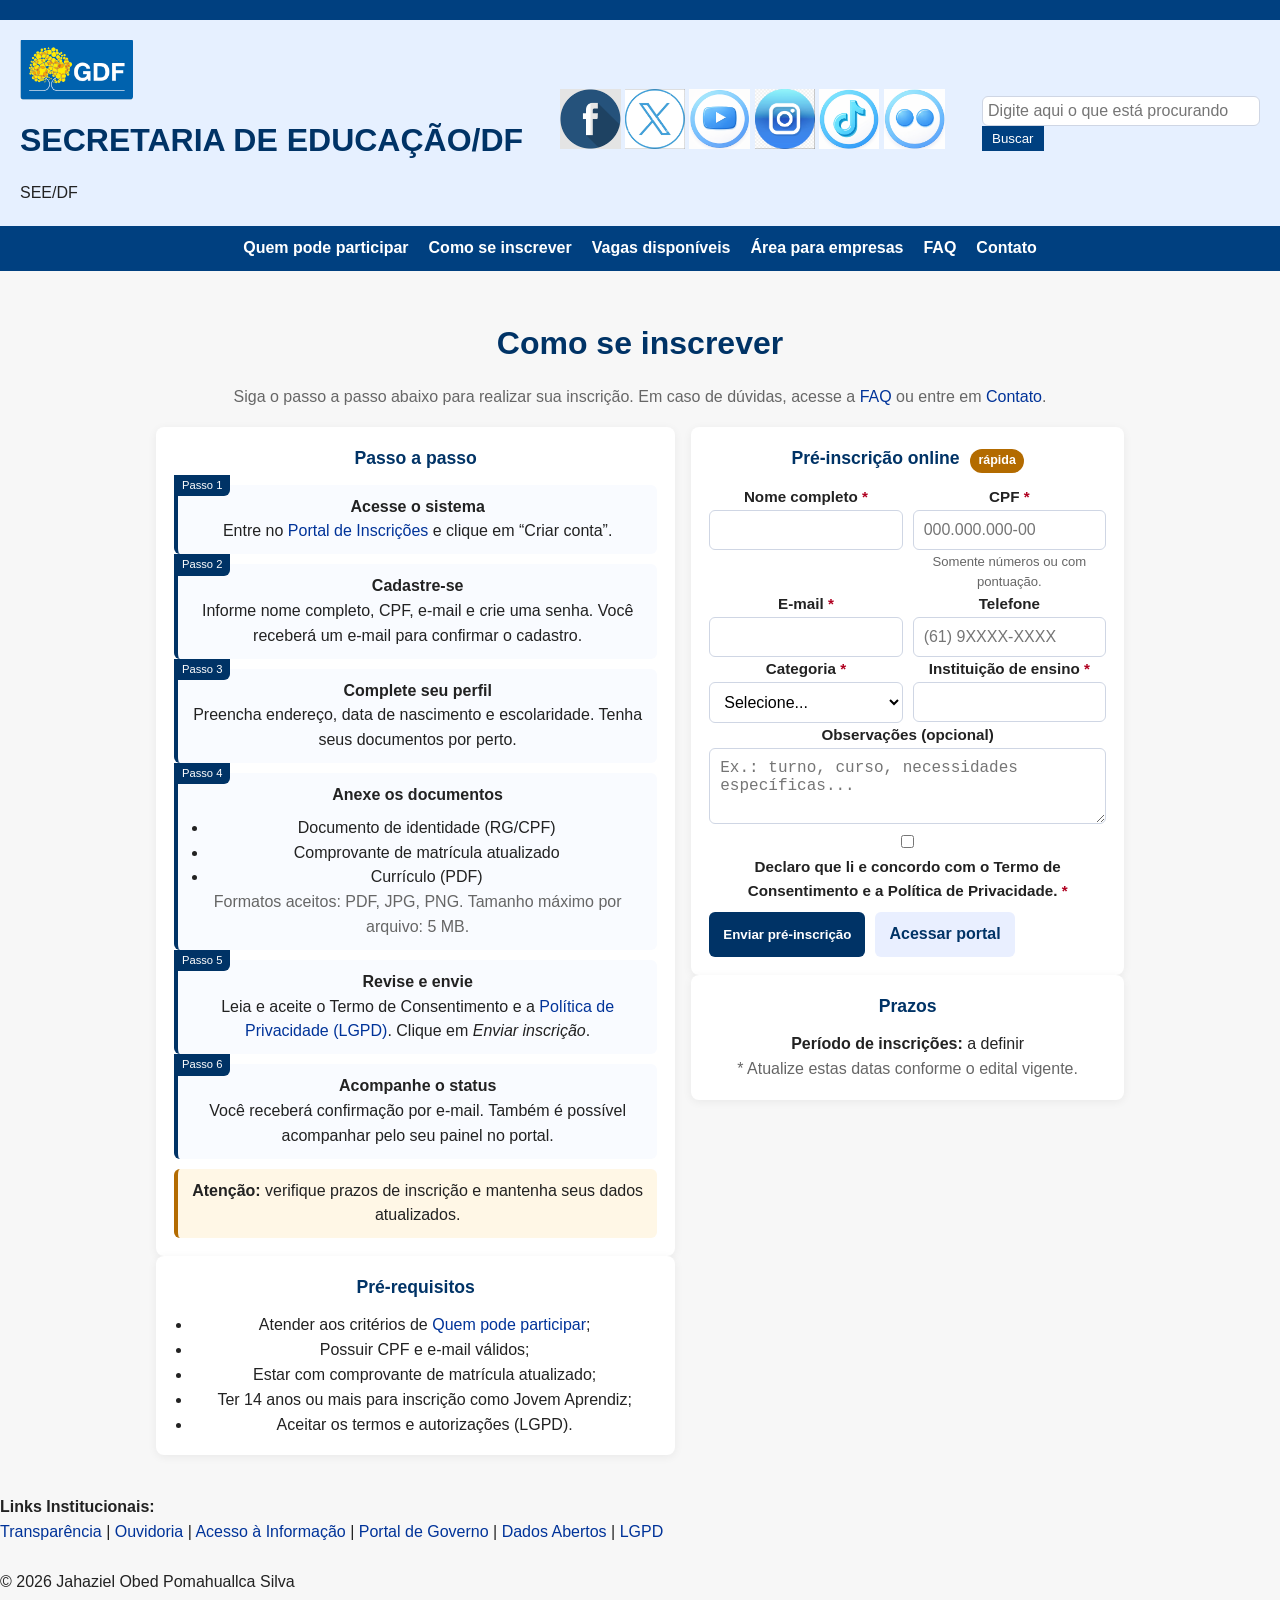
==== commit 486d9299: "modificacoes" ====
--- a/como-se-inscrever.html
+++ b/como-se-inscrever.html
@@ -1,372 +1,372 @@
-<!DOCTYPE html>
-<html lang="pt-BR">
-<head>
-  <meta charset="UTF-8" />
-  <meta name="viewport" content="width=device-width, initial-scale=1" />
-  <title>Como se inscrever</title>
-  <link rel="stylesheet" href="styles.css">
-  <body>
-    <!--Barra superior-->
-      <div class="top-bar"></div>
-  <!-- Cabeçalho principal -->
-  <header>
-    <div class="logo">
-      <title>imagens</title>
-      <img src="imagem/logo-gdf.png" alt=""> 
-      <class="title">
-          <h1>SECRETARIA DE EDUCAÇÃO/DF</h1>
-          <p>SEE/DF</p>
-      </div>
-      <div class="logo">
-          <a href="https://www.facebook.com/educadf/" target="_blank"><img src="imagem/logo-facebook.png" alt="Facebook">
-          <a href="https://x.com/educadf" target="_blank"><img src="imagem/logo-X.png" alt="X">
-          <a href="https://www.youtube.com/channel/UCbtXh3i-jkJ6vi-5nkzqukw" target="_blank"><img src="imagem/logo-youtube.png" alt="YouTube">
-          <a href="https://www.instagram.com/educadf/" target="_blank"><img src="imagem/logo-instagram.png" alt="Instagram">
-          <a href="https://www.tiktok.com/@educadf" target="_blank"><img src="imagem/logo-toktok.png" alt="TikTok">
-          <a href="https://www.flickr.com/photos/199955563@N07/albums/" target="_blank"><img src="imagem/logo-flickr.png" alt="Flickr"></a>
-      </div>
-      <div class="search">
-          <input type="text" placeholder="Digite aqui o que está procurando">
-          <button>Buscar</button>
-      </div>
-  </header>
-  <!--Menu principal-->
-  <nav class="main-menu">
-      <ul>
-          <li><a href="quem-pode-participar.html">Quem pode participar</a></li>
-          <li><a href="como-se-inscrever.html">Como se inscrever</a></li>
-          <li><a href="vagas.html">Vagas disponíveis</a></li>
-          <li><a href="empresas.html">Área para empresas</a></li>
-          <li><a href="faq.html">FAQ</a></li>
-          <li><a href="contato.html">Contato</a></li>
-      </ul>
-  </nav>    
-  <style>
-    :root{
-      --prim:#003366;      /* azul institucional */
-      --link:#003399;
-      --bg:#f7f7f7;
-      --card:#ffffff;
-      --txt:#222;
-      --muted:#666;
-      --ok:#0a7f2e;
-      --warn:#b36b00;
-      --err:#b00020;
-      --radius:8px;
-    }
-    *{box-sizing:border-box}
-    body{
-      margin:0;
-      font-family: Arial, Helvetica, sans-serif;
-      background:var(--bg);
-      color:var(--txt);
-      line-height:1.55;
-    }
-    .container{
-      max-width:1000px;
-      margin:24px auto;
-      padding:16px;
-    }
-    h1{
-      text-align:center;
-      color:var(--prim);
-      margin:8px 0 16px;
-      font-size:clamp(1.6rem, 2.5vw, 2rem);
-    }
-    .intro{
-      text-align:center;
-      color:var(--muted);
-      margin-bottom:18px;
-    }
-    .grid{
-      display:grid;
-      grid-template-columns:1fr;
-      gap:16px;
-    }
-    @media (min-width: 840px){
-      .grid{
-        grid-template-columns: 1.2fr 1fr;
-      }
-    }
-    .card{
-      background:var(--card);
-      border-radius:var(--radius);
-      box-shadow:0 2px 10px rgba(0,0,0,.06);
-      padding:18px;
-    }
-    .card h2{
-      margin:0 0 12px;
-      color:var(--prim);
-      font-size:1.1rem;
-    }
-    .steps{
-      counter-reset: passo;
-      display:grid;
-      gap:10px;
-    }
-    .step{
-      border-left:4px solid var(--prim);
-      background:#f9fbff;
-      padding:10px 12px;
-      border-radius:6px;
-      position:relative;
-    }
-    .step::before{
-      counter-increment: passo;
-      content: "Passo " counter(passo);
-      position:absolute;
-      top:-10px; left:-4px;
-      background:var(--prim);
-      color:#fff;
-      font-size:.7rem;
-      padding:2px 8px;
-      border-radius:0 0 6px 0;
-    }
-    .list{
-      margin:8px 0 0 18px;
-    }
-    a{
-      color:var(--link);
-      text-decoration:none;
-    }
-    a:hover{text-decoration:underline}
-    .badge{
-      display:inline-block;
-      font-size:.78rem;
-      color:#fff;
-      background:var(--warn);
-      padding:2px 8px;
-      border-radius:999px;
-      margin-left:6px;
-    }
-    .muted{color:var(--muted)}
-    .actions{
-      display:flex; flex-wrap:wrap; gap:10px; margin-top:10px;
-    }
-    .btn{
-      appearance:none; border:0; cursor:pointer;
-      background:var(--prim); color:#fff; padding:10px 14px;
-      border-radius:6px; font-weight:bold;
-    }
-    .btn.sec{ background:#e9efff; color:var(--prim) }
-    .alert{
-      background:#fff7e6; border-left:4px solid var(--warn);
-      padding:10px 12px; border-radius:6px; margin-top:10px;
-    }
-    form .row{display:grid; gap:10px; grid-template-columns:1fr}
-    @media (min-width:520px){
-      form .row.two{ grid-template-columns:1fr 1fr; }
-    }
-    label{font-weight:bold; font-size:.95rem}
-    input, select, textarea{
-      width:100%; padding:10px; border:1px solid #cfd6e4;
-      border-radius:6px; font-size:1rem; background:#fff;
-    }
-    .help{font-size:.82rem; color:var(--muted); margin-top:2px}
-    .required::after{content:" *"; color:var(--err)}
-    .error{color:var(--err); font-size:.85rem; margin-top:6px; display:none}
-    .ok{color:var(--ok); font-size:.9rem; display:none}
-    footer{
-      text-align:center; color:var(--muted); font-size:.9rem; margin-top:20px;
-    }
-  </style>
-</head>
-<body>
-  <main class="container" role="main">
-    <h1>Como se inscrever</h1>
-    <p class="intro">Siga o passo a passo abaixo para realizar sua inscrição. Em caso de dúvidas, acesse a <a href="#">FAQ</a> ou entre em <a href="#">Contato</a>.</p>
-
-    <section class="grid" aria-label="Conteúdo principal">
-      <!-- Coluna esquerda: Passo a passo / Requisitos -->
-      <div class="col">
-        <article class="card" aria-labelledby="titulo-passo">
-          <h2 id="titulo-passo">Passo a passo</h2>
-          <div class="steps">
-            <div class="step">
-              <strong>Acesse o sistema</strong>
-              <p>Entre no <a href="#">Portal de Inscrições</a> e clique em “Criar conta”.</p>
-            </div>
-            <div class="step">
-              <strong>Cadastre-se</strong>
-              <p>Informe nome completo, CPF, e‑mail e crie uma senha. Você receberá um e‑mail para confirmar o cadastro.</p>
-            </div>
-            <div class="step">
-              <strong>Complete seu perfil</strong>
-              <p>Preencha endereço, data de nascimento e escolaridade. Tenha seus documentos por perto.</p>
-            </div>
-            <div class="step">
-              <strong>Anexe os documentos</strong>
-              <ul class="list">
-                <li>Documento de identidade (RG/CPF)</li>
-                <li>Comprovante de matrícula atualizado</li>
-                <li>Currículo (PDF)</li>
-              </ul>
-              <p class="muted">Formatos aceitos: PDF, JPG, PNG. Tamanho máximo por arquivo: 5 MB.</p>
-            </div>
-            <div class="step">
-              <strong>Revise e envie</strong>
-              <p>Leia e aceite o Termo de Consentimento e a <a href="#">Política de Privacidade (LGPD)</a>. Clique em <em>Enviar inscrição</em>.</p>
-            </div>
-            <div class="step">
-              <strong>Acompanhe o status</strong>
-              <p>Você receberá confirmação por e‑mail. Também é possível acompanhar pelo seu painel no portal.</p>
-            </div>
-          </div>
-          <div class="alert" role="note">
-            <strong>Atenção:</strong> verifique prazos de inscrição e mantenha seus dados atualizados.
-          </div>
-        </article>
-
-        <article class="card" aria-labelledby="titulo-requisitos">
-          <h2 id="titulo-requisitos">Pré‑requisitos</h2>
-          <ul class="list">
-            <li>Atender aos critérios de <a href="#">Quem pode participar</a>;</li>
-            <li>Possuir CPF e e‑mail válidos;</li>
-            <li>Estar com comprovante de matrícula atualizado;</li>
-            <li>Ter 14 anos ou mais para inscrição como Jovem Aprendiz;</li>
-            <li>Aceitar os termos e autorizações (LGPD).</li>
-          </ul>
-        </article>
-      </div>
-
-      <!-- Coluna direita: Formulário de interesse -->
-      <aside class="col">
-        <section class="card" aria-labelledby="titulo-form">
-          <h2 id="titulo-form">Pré-inscrição online <span class="badge">rápida</span></h2>
-          <form id="formInscricao" novalidate>
-            <div class="row two">
-              <div>
-                <label for="nome" class="required">Nome completo</label>
-                <input type="text" id="nome" name="nome" autocomplete="name" required />
-              </div>
-              <div>
-                <label for="cpf" class="required">CPF</label>
-                <input type="text" id="cpf" name="cpf" inputmode="numeric" placeholder="000.000.000-00" required />
-                <div class="help">Somente números ou com pontuação.</div>
-              </div>
-            </div>
-
-            <div class="row two">
-              <div>
-                <label for="email" class="required">E-mail</label>
-                <input type="email" id="email" name="email" autocomplete="email" required />
-              </div>
-              <div>
-                <label for="telefone">Telefone</label>
-                <input type="tel" id="telefone" name="telefone" placeholder="(61) 9XXXX-XXXX" autocomplete="tel" />
-              </div>
-            </div>
-
-            <div class="row two">
-              <div>
-                <label for="categoria" class="required">Categoria</label>
-                <select id="categoria" name="categoria" required>
-                  <option value="">Selecione...</option>
-                  <option>Estudante de graduação</option>
-                  <option>Estudante de ensino médio</option>
-                  <option>Jovem aprendiz</option>
-                </select>
-              </div>
-              <div>
-                <label for="instituicao" class="required">Instituição de ensino</label>
-                <input type="text" id="instituicao" name="instituicao" required />
-              </div>
-            </div>
-
-            <div class="row">
-              <div>
-                <label for="obs">Observações (opcional)</label>
-                <textarea id="obs" name="obs" rows="3" placeholder="Ex.: turno, curso, necessidades específicas..."></textarea>
-              </div>
-            </div>
-
-            <div class="row">
-              <label class="required">
-                <input type="checkbox" id="termo" required />
-                Declaro que li e concordo com o Termo de Consentimento e a Política de Privacidade.
-              </label>
-            </div>
-
-            <div class="error" id="erroForm">Por favor, preencha os campos obrigatórios corretamente.</div>
-            <div class="ok" id="okForm">Pré-inscrição enviada com sucesso! Verifique seu e-mail.</div>
-
-            <div class="actions">
-              <button type="submit" class="btn">Enviar pré-inscrição</button>
-              <a class="btn sec" href="#">Acessar portal</a>
-            </div>
-          </form>
-        </section>
-
-        <section class="card" aria-labelledby="titulo-prazos">
-          <h2 id="titulo-prazos">Prazos</h2>
-          <p><strong>Período de inscrições:</strong> a definir</p>
-          <p class="muted">* Atualize estas datas conforme o edital vigente.</p>
-        </section>
-      </aside>
-    </section>
-  </main>
-  <script>
-    // Validação leve do formulário (sem bibliotecas)
-    (function(){
-      const f = document.getElementById('formInscricao');
-      const erro = document.getElementById('erroForm');
-      const ok = document.getElementById('okForm');
-
-      function limpa(str){ return (str||"").replace(/[^\d]/g,''); }
-
-      function validaCPF(cpf){
-        cpf = limpa(cpf);
-        if(!cpf || cpf.length !== 11 || /^(\d)\1+$/.test(cpf)) return false;
-        let soma = 0, resto;
-        for(let i=1;i<=9;i++) soma += parseInt(cpf.substring(i-1,i))*(11-i);
-        resto = (soma*10)%11; if(resto===10||resto===11) resto=0;
-        if(resto !== parseInt(cpf.substring(9,10))) return false;
-        soma=0;
-        for(let i=1;i<=10;i++) soma += parseInt(cpf.substring(i-1,i))*(12-i);
-        resto = (soma*10)%11; if(resto===10||resto===11) resto=0;
-        return resto === parseInt(cpf.substring(10,11));
-      }
-
-      f.addEventListener('submit', function(e){
-        e.preventDefault();
-        erro.style.display='none';
-        ok.style.display='none';
-
-        const nome = f.nome.value.trim();
-        const cpf = f.cpf.value.trim();
-        const email = f.email.value.trim();
-        const categoria = f.categoria.value;
-        const instituicao = f.instituicao.value.trim();
-        const termo = f.termo.checked;
-
-        let valido = true;
-        if(!nome || !email || !categoria || !instituicao || !termo) valido = false;
-        if(!valido || !validaCPF(cpf)){
-          erro.style.display='block';
-          return;
-        }
-
-        // Aqui você pode integrar com seu backend via fetch()
-        ok.style.display='block';
-        f.reset();
-      });
-    })();
-  </script>
-  <!--Rodapé-->
-  <footer style="background-color:#f2f2f2; padding:20px; text-align:center; font-size:14px;">
-    <div>
-      <strong>Links Institucionais:</strong><br>
-      <a href="https://www.transparencia.df.gov.br" target="_blank">Transparência</a> |
-      <a href="https://www.ouvidoria.df.gov.br" target="_blank">Ouvidoria</a> |
-      <a href="https://www.acessoainformacao.gov.br" target="_blank">Acesso à Informação</a> |
-      <a href="https://www.portal.df.gov.br" target="_blank">Portal de Governo</a> |
-      <a href="https://www.dadosabertos.df.gov.br" target="_blank">Dados Abertos</a> |
-      <a href="https://www.lgpd.df.gov.br" target="_blank">LGPD</a>
-    </div>
-    <br>
-    <div>
-    <p>&copy; 2026 Jahaziel Obed Pomahuallca Silva</p>
-<p>Contato: atendimento@see.df.gov.br</p>
-</footer>
-</body>
+<!DOCTYPE html>
+<html lang="pt-BR">
+<head>
+  <meta charset="UTF-8" />
+  <meta name="viewport" content="width=device-width, initial-scale=1" />
+  <title>Como se inscrever</title>
+  <link rel="stylesheet" href="styles.css">
+  <body>
+  <!--Barra superior-->
+    <div class="top-bar"></div>
+<!-- Cabeçalho principal -->
+<header>
+  <div class="logo">
+    <title>images</title>
+    <img src="imagem/logo-gdf.png" alt=""> 
+    <class="title">
+        <h1>SECRETARIA DE EDUCAÇÃO/DF</h1>
+        <p>SEE/DF</p>
+    </div>
+    <div class="logo">
+        <a href="https://www.facebook.com/educadf/" target="_blank"><img src="imagem/logo-facebook.png" alt="Facebook">
+        <a href="https://x.com/educadf" target="_blank"><img src="imagem/logo-X.png" alt="X">
+        <a href="https://www.youtube.com/channel/UCbtXh3i-jkJ6vi-5nkzqukw" target="_blank"><img src="imagem/logo-youtube.png" alt="YouTube">
+        <a href="https://www.instagram.com/educadf/" target="_blank"><img src="imagem/logo-instagram.png" alt="Instagram">
+        <a href="https://www.tiktok.com/@educadf" target="_blank"><img src="imagem/logo-toktok.png" alt="TikTok">
+        <a href="https://www.flickr.com/photos/199955563@N07/albums/" target="_blank"><img src="imagem/logo-flickr.png" alt="Flickr"></a>
+    </div>
+    <div class="search">
+        <input type="text" placeholder="Digite aqui o que está procurando">
+        <button>Buscar</button>
+    </div>
+</header>
+<!--Menu principal-->
+<nav class="main-menu">
+    <ul>
+        <li><a href="quem-pode-participar.html">Quem pode participar</a></li>
+        <li><a href="como-se-inscrever.html">Como se inscrever</a></li>
+        <li><a href="vagas.html">Vagas disponíveis</a></li>
+        <li><a href="empresas.html">Área para empresas</a></li>
+        <li><a href="faq.html">FAQ</a></li>
+        <li><a href="contato.html">Contato</a></li>
+    </ul>
+</nav>
+  <style>
+    :root{
+      --prim:#003366;      /* azul institucional */
+      --link:#003399;
+      --bg:#f7f7f7;
+      --card:#ffffff;
+      --txt:#222;
+      --muted:#666;
+      --ok:#0a7f2e;
+      --warn:#b36b00;
+      --err:#b00020;
+      --radius:8px;
+    }
+    *{box-sizing:border-box}
+    body{
+      margin:0;
+      font-family: Arial, Helvetica, sans-serif;
+      background:var(--bg);
+      color:var(--txt);
+      line-height:1.55;
+    }
+    .container{
+      max-width:1000px;
+      margin:24px auto;
+      padding:16px;
+    }
+    h1{
+      text-align:center;
+      color:var(--prim);
+      margin:8px 0 16px;
+      font-size:clamp(1.6rem, 2.5vw, 2rem);
+    }
+    .intro{
+      text-align:center;
+      color:var(--muted);
+      margin-bottom:18px;
+    }
+    .grid{
+      display:grid;
+      grid-template-columns:1fr;
+      gap:16px;
+    }
+    @media (min-width: 840px){
+      .grid{
+        grid-template-columns: 1.2fr 1fr;
+      }
+    }
+    .card{
+      background:var(--card);
+      border-radius:var(--radius);
+      box-shadow:0 2px 10px rgba(0,0,0,.06);
+      padding:18px;
+    }
+    .card h2{
+      margin:0 0 12px;
+      color:var(--prim);
+      font-size:1.1rem;
+    }
+    .steps{
+      counter-reset: passo;
+      display:grid;
+      gap:10px;
+    }
+    .step{
+      border-left:4px solid var(--prim);
+      background:#f9fbff;
+      padding:10px 12px;
+      border-radius:6px;
+      position:relative;
+    }
+    .step::before{
+      counter-increment: passo;
+      content: "Passo " counter(passo);
+      position:absolute;
+      top:-10px; left:-4px;
+      background:var(--prim);
+      color:#fff;
+      font-size:.7rem;
+      padding:2px 8px;
+      border-radius:0 0 6px 0;
+    }
+    .list{
+      margin:8px 0 0 18px;
+    }
+    a{
+      color:var(--link);
+      text-decoration:none;
+    }
+    a:hover{text-decoration:underline}
+    .badge{
+      display:inline-block;
+      font-size:.78rem;
+      color:#fff;
+      background:var(--warn);
+      padding:2px 8px;
+      border-radius:999px;
+      margin-left:6px;
+    }
+    .muted{color:var(--muted)}
+    .actions{
+      display:flex; flex-wrap:wrap; gap:10px; margin-top:10px;
+    }
+    .btn{
+      appearance:none; border:0; cursor:pointer;
+      background:var(--prim); color:#fff; padding:10px 14px;
+      border-radius:6px; font-weight:bold;
+    }
+    .btn.sec{ background:#e9efff; color:var(--prim) }
+    .alert{
+      background:#fff7e6; border-left:4px solid var(--warn);
+      padding:10px 12px; border-radius:6px; margin-top:10px;
+    }
+    form .row{display:grid; gap:10px; grid-template-columns:1fr}
+    @media (min-width:520px){
+      form .row.two{ grid-template-columns:1fr 1fr; }
+    }
+    label{font-weight:bold; font-size:.95rem}
+    input, select, textarea{
+      width:100%; padding:10px; border:1px solid #cfd6e4;
+      border-radius:6px; font-size:1rem; background:#fff;
+    }
+    .help{font-size:.82rem; color:var(--muted); margin-top:2px}
+    .required::after{content:" *"; color:var(--err)}
+    .error{color:var(--err); font-size:.85rem; margin-top:6px; display:none}
+    .ok{color:var(--ok); font-size:.9rem; display:none}
+    footer{
+      text-align:center; color:var(--muted); font-size:.9rem; margin-top:20px;
+    }
+  </style>
+</head>
+<body>
+  <main class="container" role="main">
+    <h1>Como se inscrever</h1>
+    <p class="intro">Siga o passo a passo abaixo para realizar sua inscrição. Em caso de dúvidas, acesse a <a href="#">FAQ</a> ou entre em <a href="#">Contato</a>.</p>
+
+    <section class="grid" aria-label="Conteúdo principal">
+      <!-- Coluna esquerda: Passo a passo / Requisitos -->
+      <div class="col">
+        <article class="card" aria-labelledby="titulo-passo">
+          <h2 id="titulo-passo">Passo a passo</h2>
+          <div class="steps">
+            <div class="step">
+              <strong>Acesse o sistema</strong>
+              <p>Entre no <a href="#">Portal de Inscrições</a> e clique em “Criar conta”.</p>
+            </div>
+            <div class="step">
+              <strong>Cadastre-se</strong>
+              <p>Informe nome completo, CPF, e‑mail e crie uma senha. Você receberá um e‑mail para confirmar o cadastro.</p>
+            </div>
+            <div class="step">
+              <strong>Complete seu perfil</strong>
+              <p>Preencha endereço, data de nascimento e escolaridade. Tenha seus documentos por perto.</p>
+            </div>
+            <div class="step">
+              <strong>Anexe os documentos</strong>
+              <ul class="list">
+                <li>Documento de identidade (RG/CPF)</li>
+                <li>Comprovante de matrícula atualizado</li>
+                <li>Currículo (PDF)</li>
+              </ul>
+              <p class="muted">Formatos aceitos: PDF, JPG, PNG. Tamanho máximo por arquivo: 5 MB.</p>
+            </div>
+            <div class="step">
+              <strong>Revise e envie</strong>
+              <p>Leia e aceite o Termo de Consentimento e a <a href="#">Política de Privacidade (LGPD)</a>. Clique em <em>Enviar inscrição</em>.</p>
+            </div>
+            <div class="step">
+              <strong>Acompanhe o status</strong>
+              <p>Você receberá confirmação por e‑mail. Também é possível acompanhar pelo seu painel no portal.</p>
+            </div>
+          </div>
+          <div class="alert" role="note">
+            <strong>Atenção:</strong> verifique prazos de inscrição e mantenha seus dados atualizados.
+          </div>
+        </article>
+
+        <article class="card" aria-labelledby="titulo-requisitos">
+          <h2 id="titulo-requisitos">Pré‑requisitos</h2>
+          <ul class="list">
+            <li>Atender aos critérios de <a href="#">Quem pode participar</a>;</li>
+            <li>Possuir CPF e e‑mail válidos;</li>
+            <li>Estar com comprovante de matrícula atualizado;</li>
+            <li>Ter 14 anos ou mais para inscrição como Jovem Aprendiz;</li>
+            <li>Aceitar os termos e autorizações (LGPD).</li>
+          </ul>
+        </article>
+      </div>
+
+      <!-- Coluna direita: Formulário de interesse -->
+      <aside class="col">
+        <section class="card" aria-labelledby="titulo-form">
+          <h2 id="titulo-form">Pré-inscrição online <span class="badge">rápida</span></h2>
+          <form id="formInscricao" novalidate>
+            <div class="row two">
+              <div>
+                <label for="nome" class="required">Nome completo</label>
+                <input type="text" id="nome" name="nome" autocomplete="name" required />
+              </div>
+              <div>
+                <label for="cpf" class="required">CPF</label>
+                <input type="text" id="cpf" name="cpf" inputmode="numeric" placeholder="000.000.000-00" required />
+                <div class="help">Somente números ou com pontuação.</div>
+              </div>
+            </div>
+
+            <div class="row two">
+              <div>
+                <label for="email" class="required">E-mail</label>
+                <input type="email" id="email" name="email" autocomplete="email" required />
+              </div>
+              <div>
+                <label for="telefone">Telefone</label>
+                <input type="tel" id="telefone" name="telefone" placeholder="(61) 9XXXX-XXXX" autocomplete="tel" />
+              </div>
+            </div>
+
+            <div class="row two">
+              <div>
+                <label for="categoria" class="required">Categoria</label>
+                <select id="categoria" name="categoria" required>
+                  <option value="">Selecione...</option>
+                  <option>Estudante de graduação</option>
+                  <option>Estudante de ensino médio</option>
+                  <option>Jovem aprendiz</option>
+                </select>
+              </div>
+              <div>
+                <label for="instituicao" class="required">Instituição de ensino</label>
+                <input type="text" id="instituicao" name="instituicao" required />
+              </div>
+            </div>
+
+            <div class="row">
+              <div>
+                <label for="obs">Observações (opcional)</label>
+                <textarea id="obs" name="obs" rows="3" placeholder="Ex.: turno, curso, necessidades específicas..."></textarea>
+              </div>
+            </div>
+
+            <div class="row">
+              <label class="required">
+                <input type="checkbox" id="termo" required />
+                Declaro que li e concordo com o Termo de Consentimento e a Política de Privacidade.
+              </label>
+            </div>
+
+            <div class="error" id="erroForm">Por favor, preencha os campos obrigatórios corretamente.</div>
+            <div class="ok" id="okForm">Pré-inscrição enviada com sucesso! Verifique seu e-mail.</div>
+
+            <div class="actions">
+              <button type="submit" class="btn">Enviar pré-inscrição</button>
+              <a class="btn sec" href="#">Acessar portal</a>
+            </div>
+          </form>
+        </section>
+
+        <section class="card" aria-labelledby="titulo-prazos">
+          <h2 id="titulo-prazos">Prazos</h2>
+          <p><strong>Período de inscrições:</strong> a definir</p>
+          <p class="muted">* Atualize estas datas conforme o edital vigente.</p>
+        </section>
+      </aside>
+    </section>
+  </main>
+
+  <script>
+    // Validação leve do formulário (sem bibliotecas)
+    (function(){
+      const f = document.getElementById('formInscricao');
+      const erro = document.getElementById('erroForm');
+      const ok = document.getElementById('okForm');
+
+      function limpa(str){ return (str||"").replace(/[^\d]/g,''); }
+
+      function validaCPF(cpf){
+        cpf = limpa(cpf);
+        if(!cpf || cpf.length !== 11 || /^(\d)\1+$/.test(cpf)) return false;
+        let soma = 0, resto;
+        for(let i=1;i<=9;i++) soma += parseInt(cpf.substring(i-1,i))*(11-i);
+        resto = (soma*10)%11; if(resto===10||resto===11) resto=0;
+        if(resto !== parseInt(cpf.substring(9,10))) return false;
+        soma=0;
+        for(let i=1;i<=10;i++) soma += parseInt(cpf.substring(i-1,i))*(12-i);
+        resto = (soma*10)%11; if(resto===10||resto===11) resto=0;
+        return resto === parseInt(cpf.substring(10,11));
+      }
+
+      f.addEventListener('submit', function(e){
+        e.preventDefault();
+        erro.style.display='none';
+        ok.style.display='none';
+
+        const nome = f.nome.value.trim();
+        const cpf = f.cpf.value.trim();
+        const email = f.email.value.trim();
+        const categoria = f.categoria.value;
+        const instituicao = f.instituicao.value.trim();
+        const termo = f.termo.checked;
+
+        let valido = true;
+        if(!nome || !email || !categoria || !instituicao || !termo) valido = false;
+        if(!valido || !validaCPF(cpf)){
+          erro.style.display='block';
+          return;
+        }
+
+        // Aqui você pode integrar com seu backend via fetch()
+        ok.style.display='block';
+        f.reset();
+      });
+    })();
+  </script>
+  <footerstyle="background-color:#f2f2f2; padding:20px; text-align:center; font-size:14px;">
+        <div>
+          <strong>Links Institucionais:</strong><br>
+          <a href="https://www.transparencia.df.gov.br" target="_blank">Transparência</a> |
+          <a href="https://www.ouvidoria.df.gov.br" target="_blank">Ouvidoria</a> |
+          <a href="https://www.acessoainformacao.gov.br" target="_blank">Acesso à Informação</a> |
+          <a href="https://www.portal.df.gov.br" target="_blank">Portal de Governo</a> |
+          <a href="https://www.dadosabertos.df.gov.br" target="_blank">Dados Abertos</a> |
+          <a href="https://www.lgpd.df.gov.br" target="_blank">LGPD</a>
+        </div>
+        <br>
+        <div>
+        <p>&copy; 2026 Jahaziel Obed Pomahuallca Silva</p>
+    <p>Contato: atendimento@see.df.gov.br</p>
+</footer>
+</body>
 </html>
--- a/styles.css
+++ b/styles.css
@@ -1,132 +1,133 @@
+p {
+    color: ;
+    font-size: ;
+    margin: 
+}
+.paragrafo-destaque {
+    background-color: yellow;
+    padding: 10;
+    border-left: 5px solid yellow;
+}
+
 /* Reset básico */
 * {
-  margin: 0;
-  padding: 0;
-  box-sizing: border-box;
-}
-
-body {
-  font-family: Arial, sans-serif;
-  background-color: #f9f9f9;
-}
-
-/* Barra superior */
-.top-bar {
-  background-color: #004080;
-  padding: 10px;
-}
-
-.top-bar ul {
-  list-style: none;
-  display: flex;
-  flex-wrap: wrap;
-  justify-content: center;
-  gap: 15px;
-}
-
-.top-bar a {
-  color: white;
-  text-decoration: none;
-  font-size: 14px;
-}
-
-.top-bar a:hover {
-  text-decoration: underline;
-}
-
-/* Cabeçalho principal */
-.header-principal {
-  background-color: #004080;
-  color: white;
-  display: flex;
-  align-items: center;
-  justify-content: space-between;
-  padding: 20px;
-}
-
-.header-subsite {
-  background-color: #e6f0ff;
-  color: black;
-  display: flex;
-  align-items: center;
-  justify-content: space-between;
-  padding: 20px;
-}
-
-.logo img {
-  max-height: 60px;
-  max-width: 150px; /* evita imagens grandes demais */
-}
-
-.title h1 {
-  color: #004080;
-  font-size: 22px;
-}
-
-.title p {
-  font-weight: bold;
-  color: #333;
-}
-
-.social a {
-  margin: 0 5px;
-  text-decoration: none;
-  color: #004080;
-}
-
-.search input {
-  padding: 5px;
-}
-
-.search button {
-  padding: 5px 10px;
-  background-color: #004080;
-  color: white;
-  border: none;
-  cursor: pointer;
-}
-
-.search button:hover {
-  background-color: #0066cc;
-}
-
-/* Menu principal */
-.main-menu {
-  background-color: #004080;
-}
-
-.main-menu ul {
-  list-style: none;
-  display: flex;
-  justify-content: center;
-  gap: 20px;
-  padding: 10px;
-}
-
-.main-menu a {
-  color: white;
-  text-decoration: none;
-  font-weight: bold;
-}
-
-.main-menu a:hover {
-  text-decoration: underline;
-}
-
-/* Conteúdo */
-main {
-  padding: 20px;
-  text-align: center;
-}
-
-main h2 {
-  color: #004080;
-}
-
-/* Rodapé */
-footer {
-  background-color: #eee;
-  text-align: center;
-  padding: 10px;
-  margin-top: 20px;
-}
+    margin: 0;
+    padding: 0;
+    box-sizing: border-box;
+  }
+  
+  body {
+    font-family: Arial, sans-serif;
+    background-color: #f9f9f9;
+  }
+  
+  /* Barra superior */
+  .top-bar {
+    background-color: #004080;
+    padding: 10px;
+  }
+  
+  .top-bar ul {
+    list-style: none;
+    display: flex;
+    flex-wrap: wrap;
+    justify-content: center;
+    gap: 15px;
+  }
+  
+  .top-bar a {
+    color: white;
+    text-decoration: none;
+    font-size: 14px;
+  }
+  
+  .top-bar a:hover {
+    text-decoration: underline;
+  }
+  
+  /* Cabeçalho */
+  header {
+    display: flex;
+    align-items: center;
+    justify-content: space-between;
+    padding: 20px;
+    background-color: #e6f0ff;
+  }
+  
+  .logo img {
+    height: 60px;
+  }
+  
+  .title h1 {
+    color: #004080;
+    font-size: 22px;
+  }
+  
+  .title p {
+    font-weight: bold;
+    color: #333;
+  }
+  
+  .social a {
+    margin: 0 5px;
+    text-decoration: none;
+    color: #004080;
+  }
+  
+  .search input {
+    padding: 5px;
+  }
+  
+  .search button {
+    padding: 5px 10px;
+    background-color: #004080;
+    color: white;
+    border: none;
+    cursor: pointer;
+  }
+  
+  .search button:hover {
+    background-color: #0066cc;
+  }
+  
+  /* Menu principal */
+  .main-menu {
+    background-color: #004080;
+  }
+  
+  .main-menu ul {
+    list-style: none;
+    display: flex;
+    justify-content: center;
+    gap: 20px;
+    padding: 10px;
+  }
+  
+  .main-menu a {
+    color: white;
+    text-decoration: none;
+    font-weight: bold;
+  }
+  
+  .main-menu a:hover {
+    text-decoration: underline;
+  }
+  
+  /* Conteúdo */
+  main {
+    padding: 20px;
+    text-align: center;
+  }
+  
+  main h2 {
+    color: #004080;
+  }
+  
+  /* Rodapé */
+  footer {
+    background-color: #eee;
+    text-align: center;
+    padding: 10px;
+    margin-top: 20px;
+  }
+  
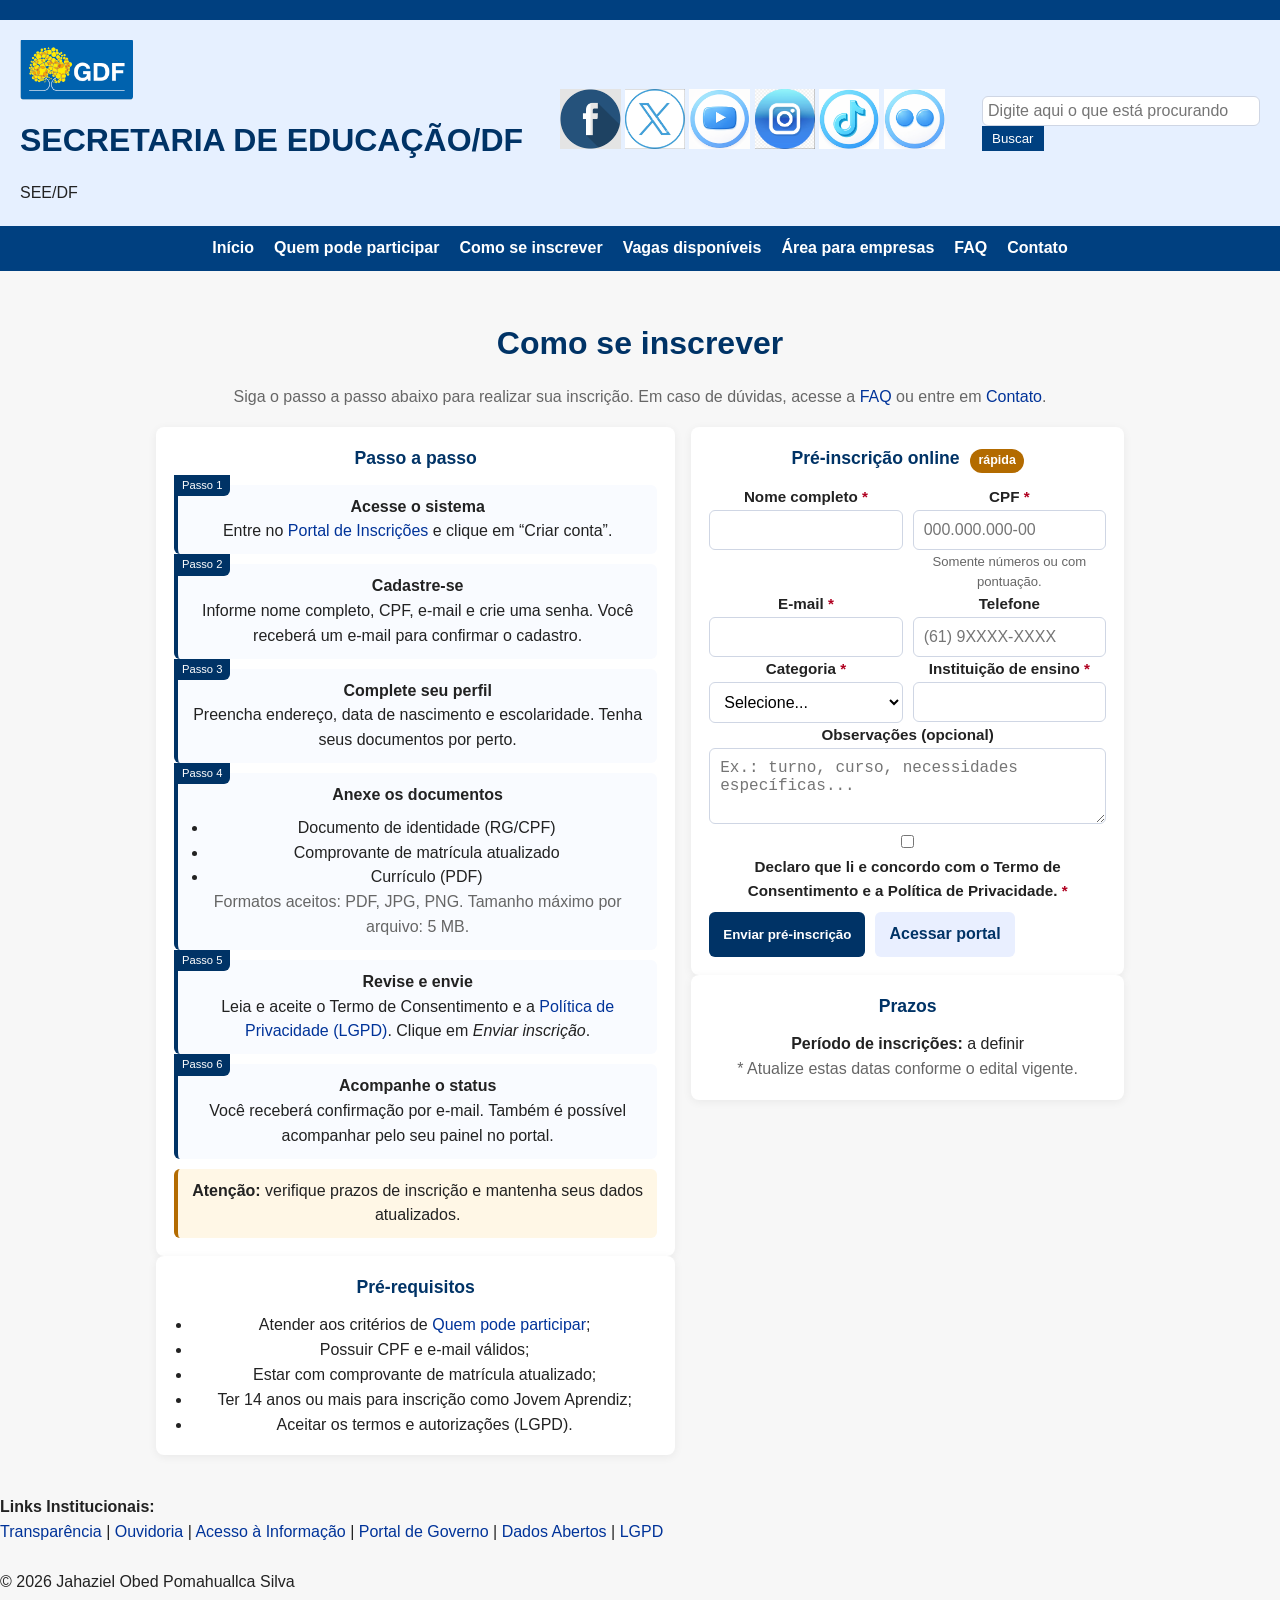
==== commit 2de2f6e6: "2" ====
--- a/como-se-inscrever.html
+++ b/como-se-inscrever.html
@@ -33,7 +33,8 @@
 <!--Menu principal-->
 <nav class="main-menu">
     <ul>
-        <li><a href="quem-pode-participar.html">Quem pode participar</a></li>
+      <li><a href="index.html" class="active">Início</a></li>  
+      <li><a href="quem-pode-participar.html">Quem pode participar</a></li>
         <li><a href="como-se-inscrever.html">Como se inscrever</a></li>
         <li><a href="vagas.html">Vagas disponíveis</a></li>
         <li><a href="empresas.html">Área para empresas</a></li>
